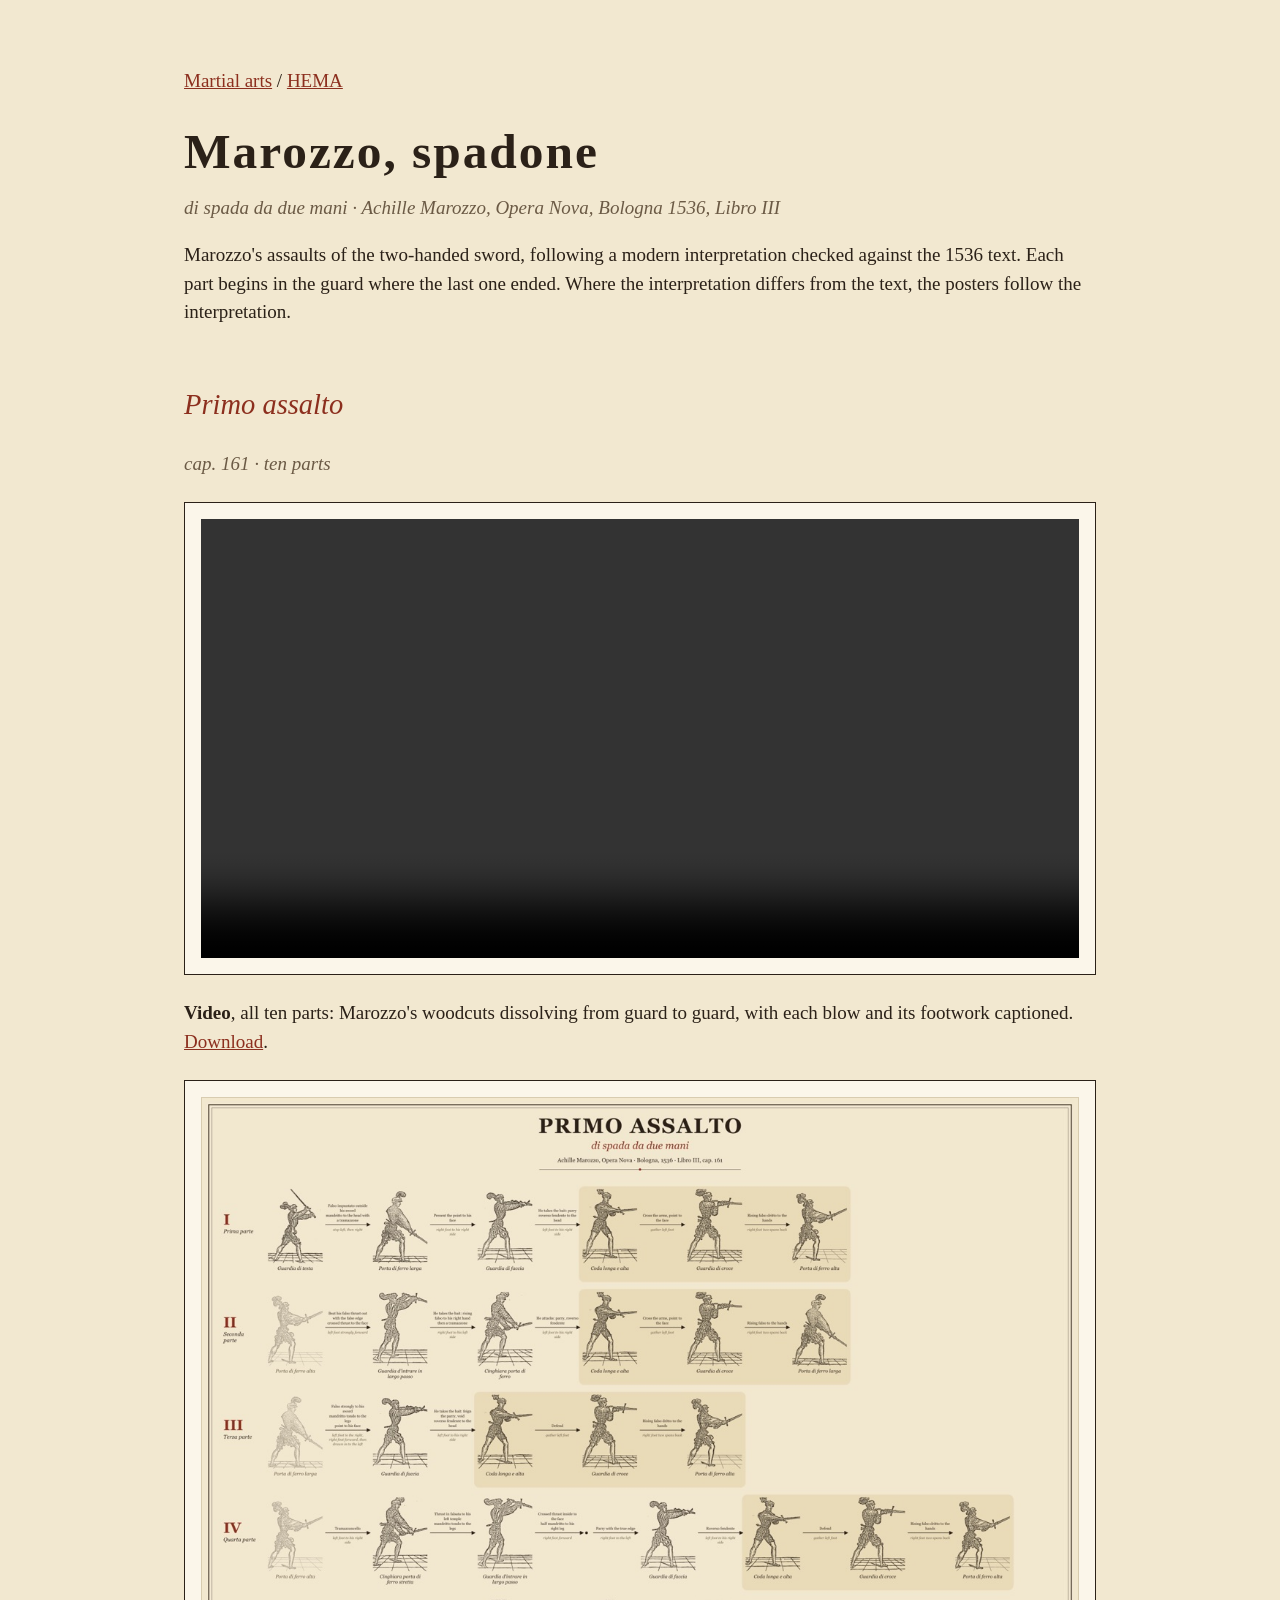
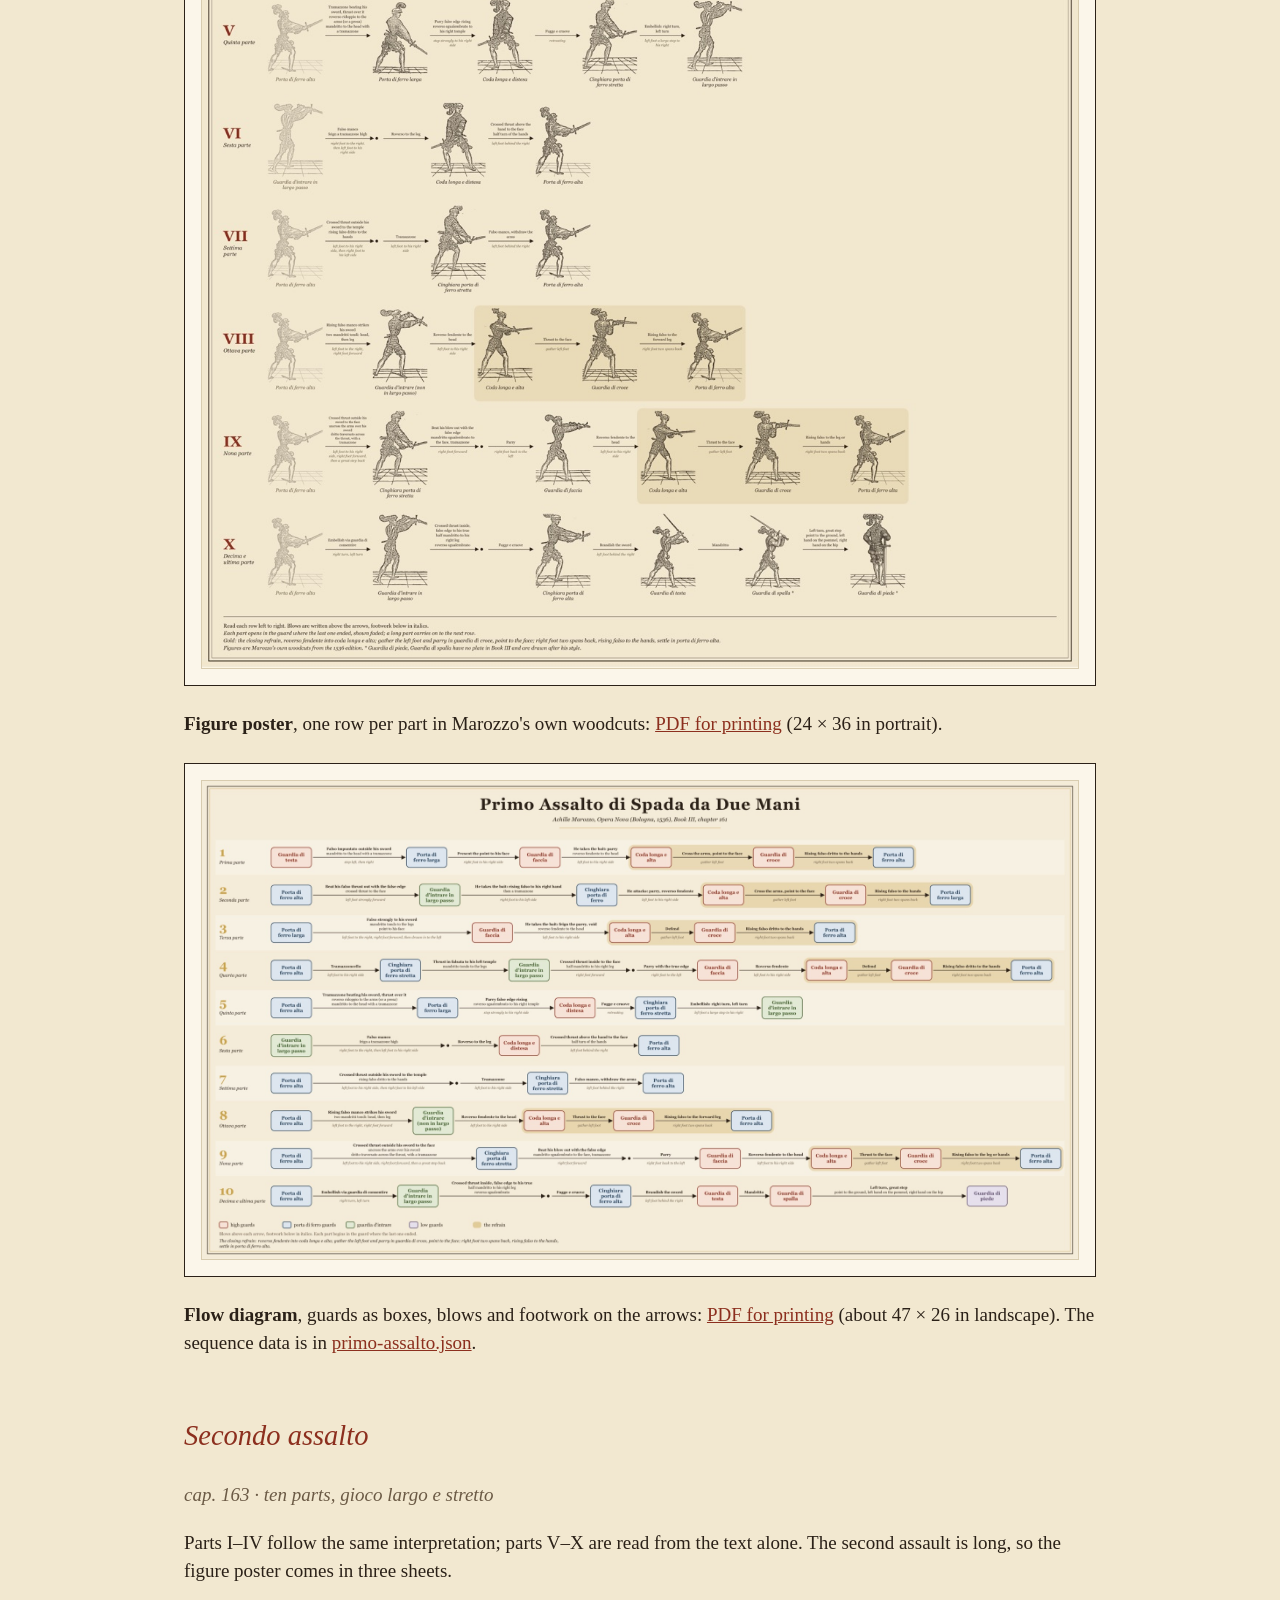
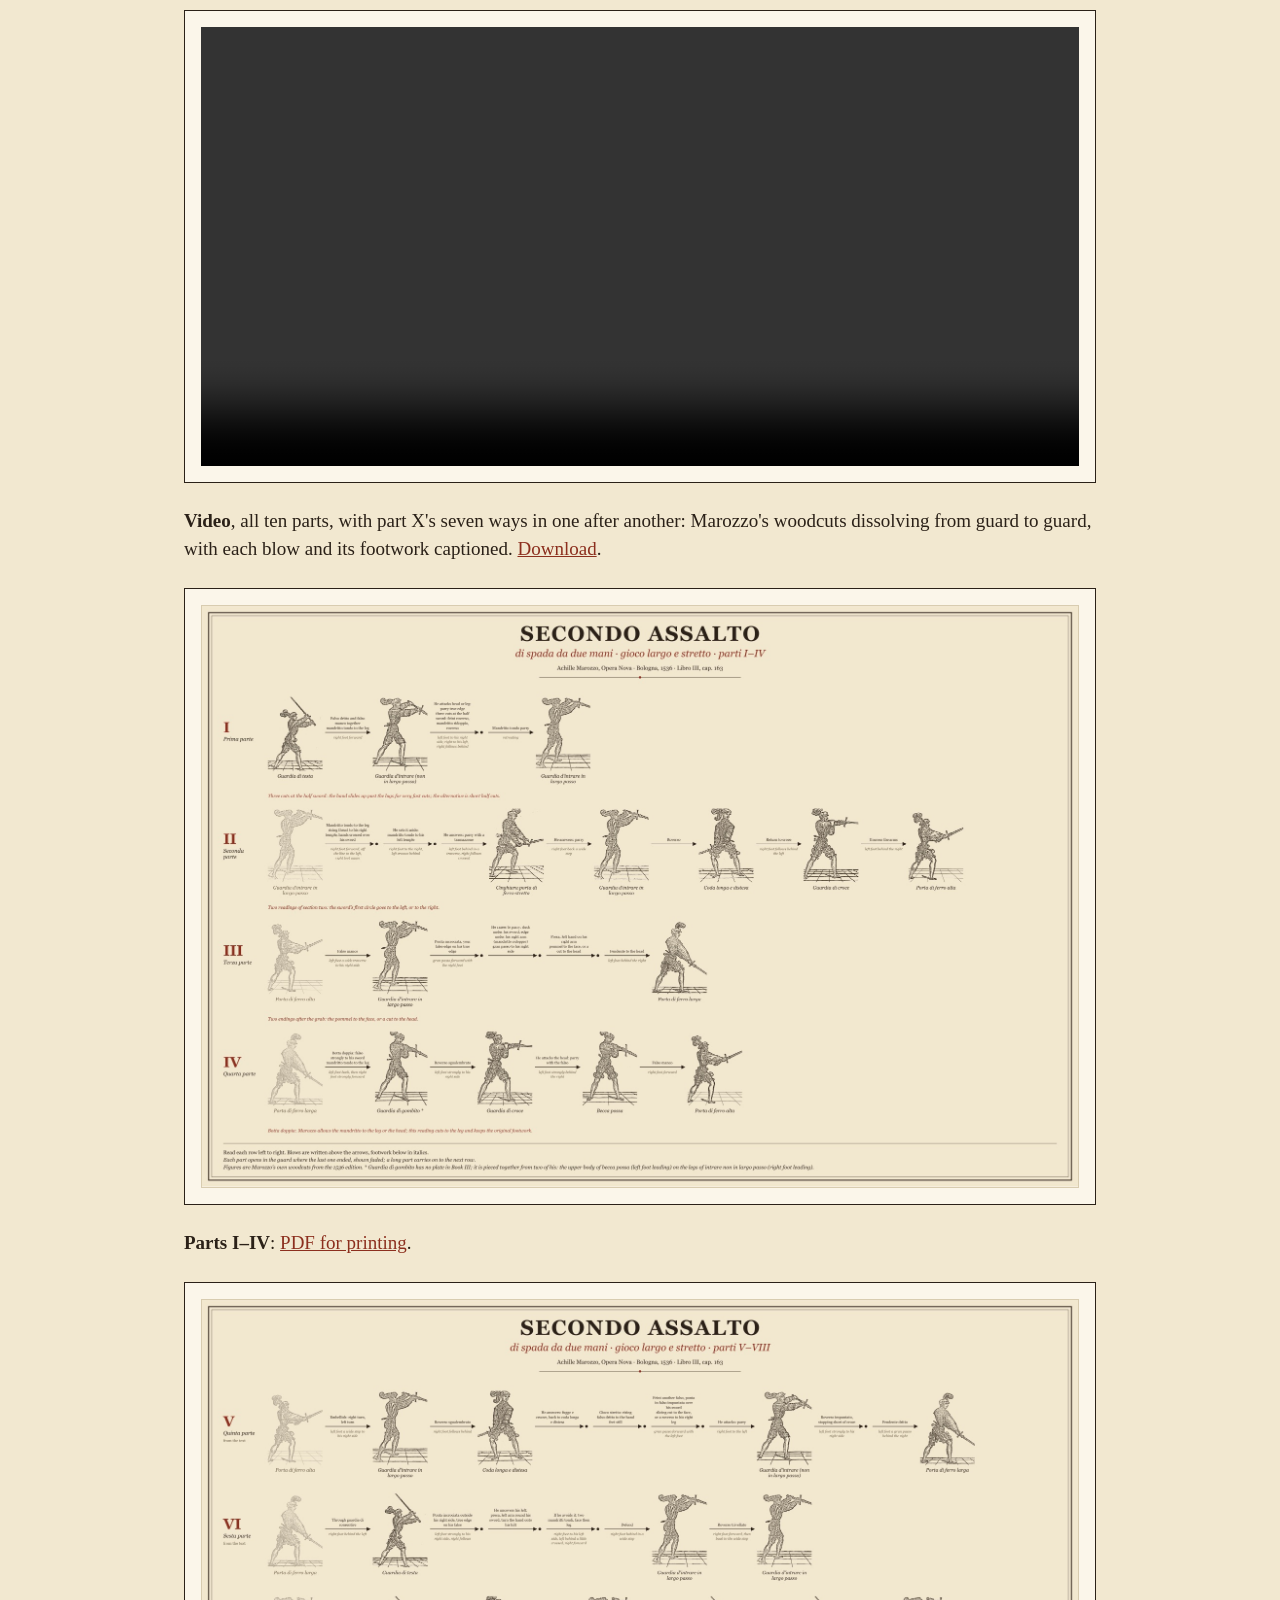
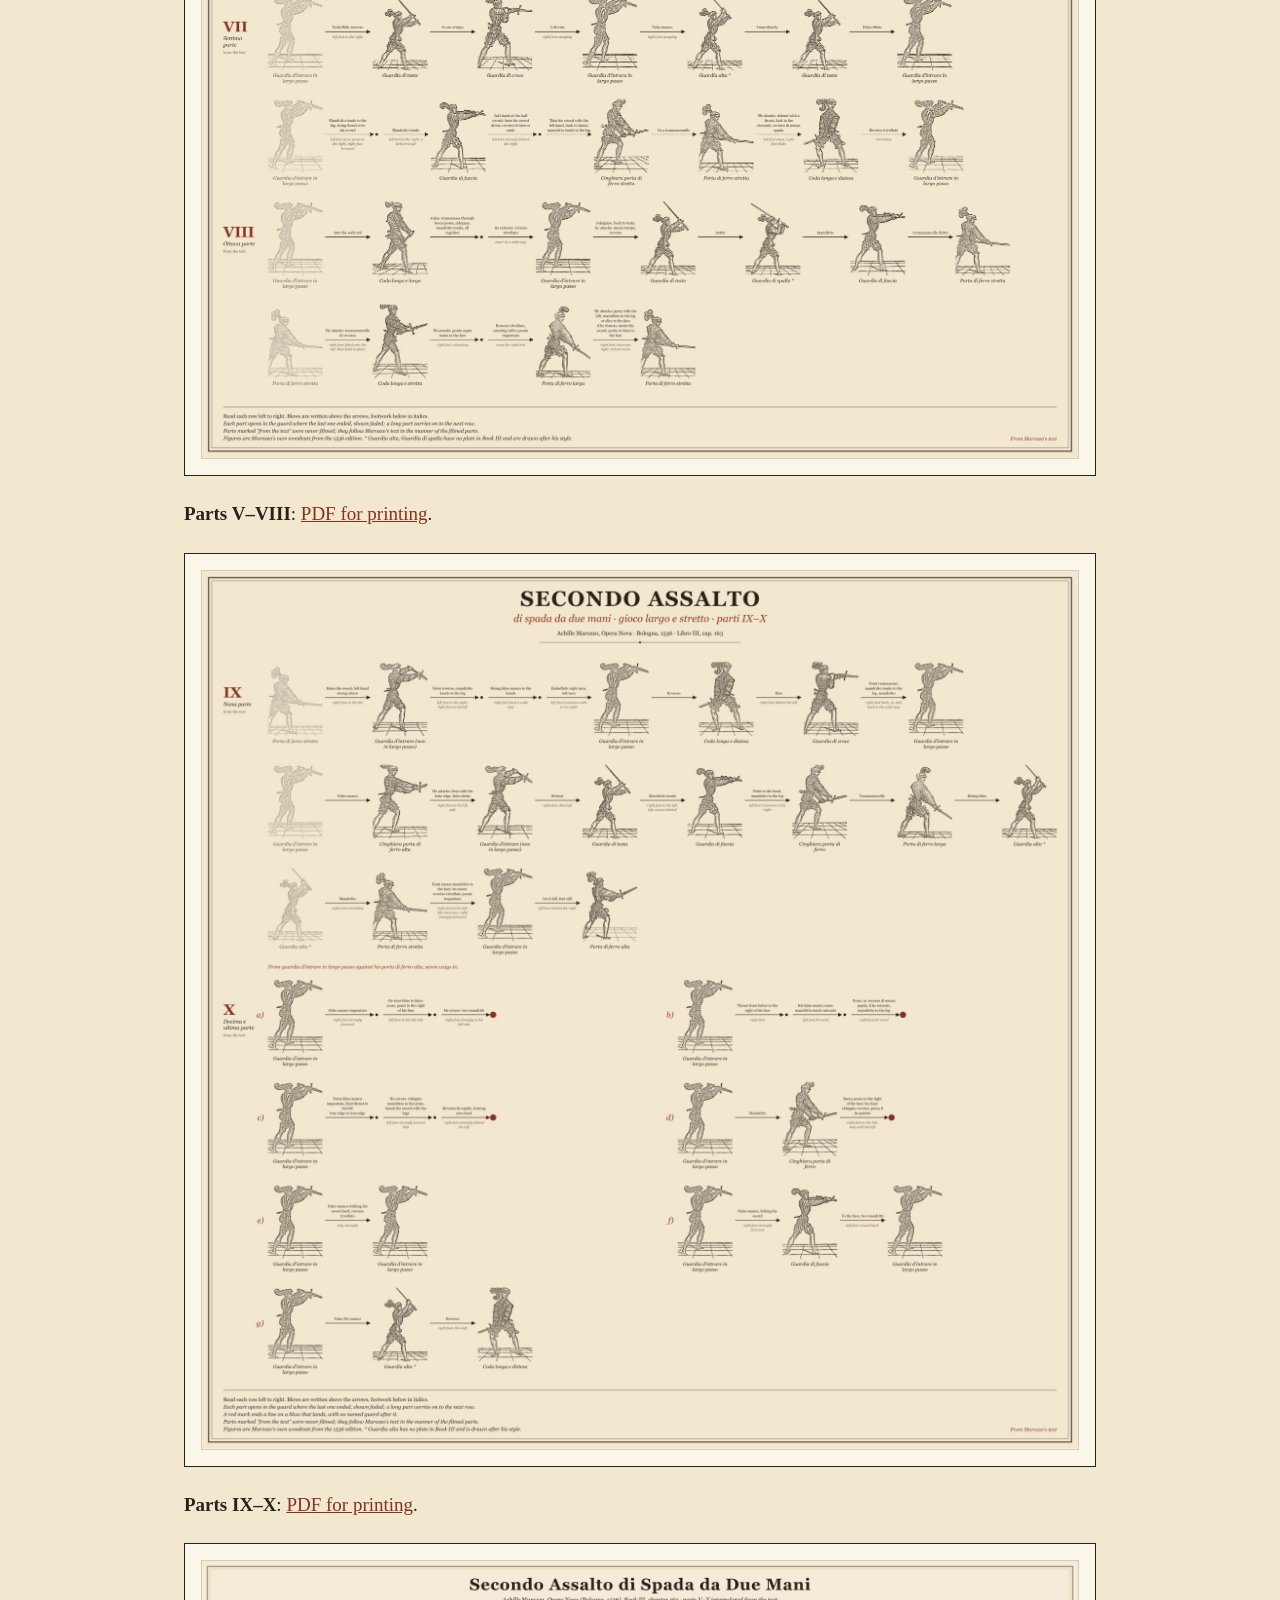
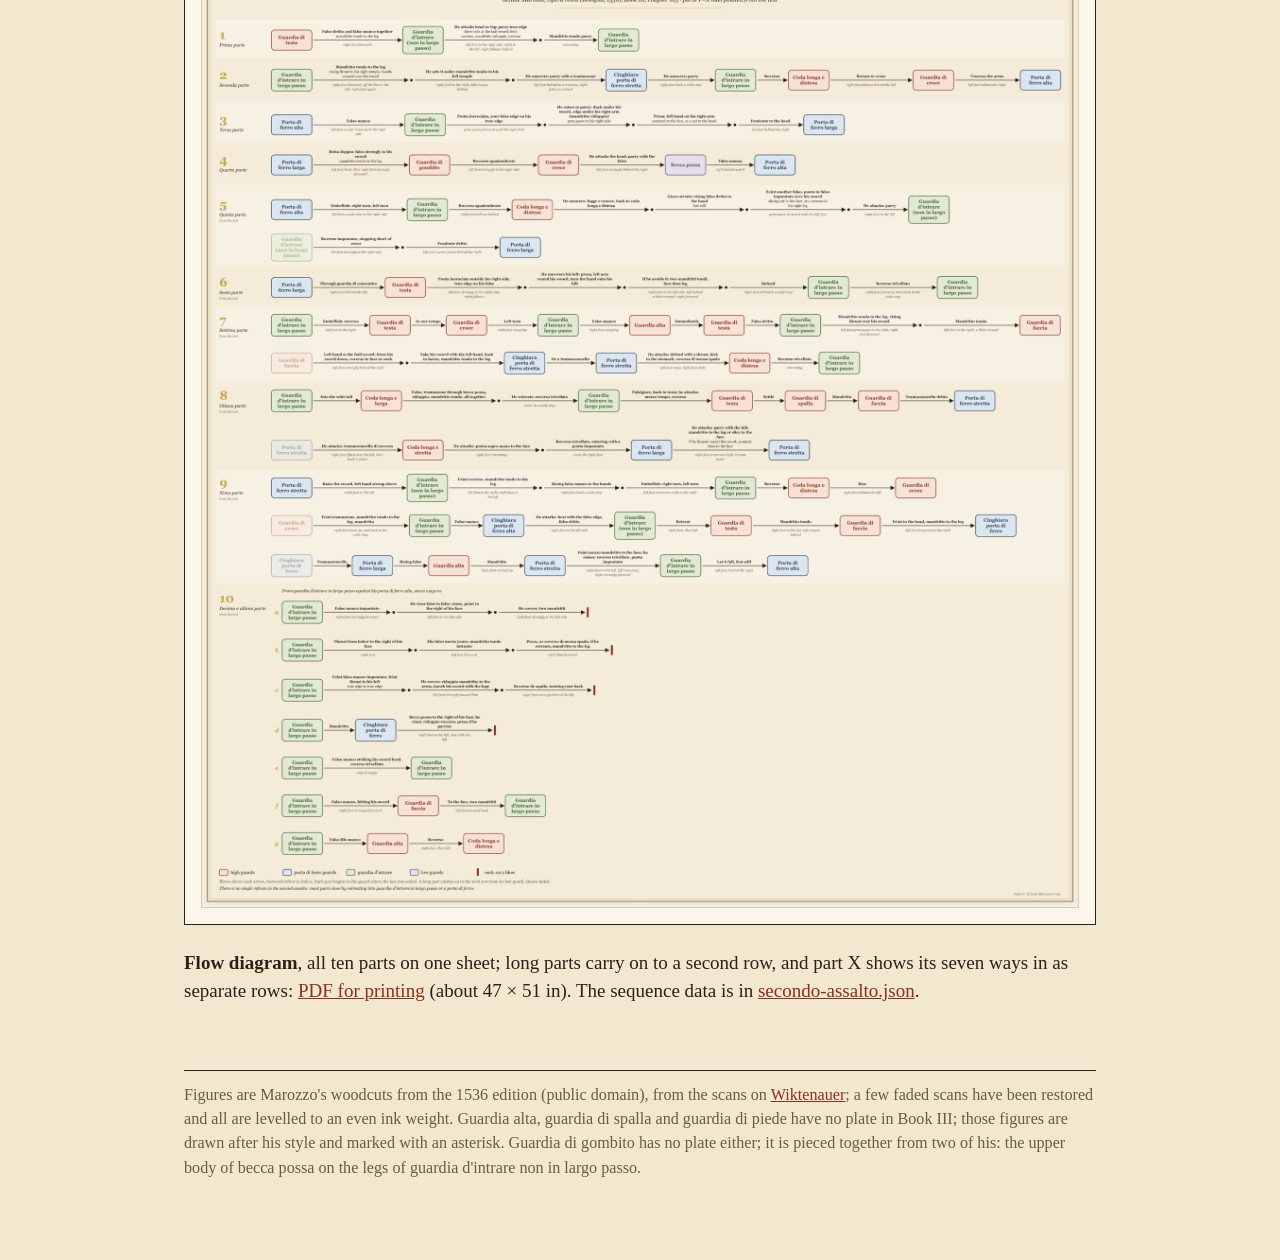
==== hema/marozzo-spadone/index.html @ e31ca0f4 "Martial arts site: Marozzo spadone posters and videos Co-authored-by: Cursor <cursoragent@cursor.com" ====
<!doctype html>
<html lang="en"><head><meta charset="utf-8"><meta name="viewport" content="width=device-width,initial-scale=1">
<title>Marozzo, spadone: primo e secondo assalto</title><link rel="stylesheet" href="../../style.css"></head>
<body><main>
<p><a href="../../">Martial arts</a> / <a href="../">HEMA</a></p>
<h1>Marozzo, spadone</h1>
<p class="sub">di spada da due mani · Achille Marozzo, <i>Opera Nova</i>, Bologna 1536, Libro III</p>
<p>Marozzo's assaults of the two-handed sword, following a modern interpretation checked against
the 1536 text. Each part begins in the guard where the last one ended. Where the interpretation
differs from the text, the posters follow the interpretation.</p>

<h2 id="primo">Primo assalto</h2>
<p class="sub">cap. 161 · ten parts</p>

<div class="card"><video src="primo-assalto.mp4" controls preload="metadata" style="width:100%;display:block"></video></div>
<p class="links"><b>Video</b>, all ten parts: Marozzo's woodcuts dissolving from guard to guard, with each blow and its
footwork captioned. <a href="primo-assalto.mp4">Download</a>.</p>

<a class="card" href="primo-assalto-figures.pdf">
<img src="primo-assalto-figures.jpg" alt="Poster: the first assault as a sequence of Marozzo's woodcut figures">
</a>
<p class="links"><b>Figure poster</b>, one row per part in Marozzo's own woodcuts:
<a href="primo-assalto-figures.pdf">PDF for printing</a> (24 × 36 in portrait).</p>

<a class="card" href="primo-assalto-flow.pdf">
<img src="primo-assalto-flow.jpg" alt="Poster: the first assault as a flow diagram of guards and blows">
</a>
<p class="links"><b>Flow diagram</b>, guards as boxes, blows and footwork on the arrows:
<a href="primo-assalto-flow.pdf">PDF for printing</a> (about 47 × 26 in landscape).
The sequence data is in <a href="primo-assalto.json">primo-assalto.json</a>.</p>

<h2 id="secondo">Secondo assalto</h2>
<p class="sub">cap. 163 · ten parts, gioco largo e stretto</p>
<p>Parts I–IV follow the same interpretation; parts V–X are read from the text alone. The second assault
is long, so the figure poster comes in three sheets.</p>

<div class="card"><video src="secondo-assalto.mp4" controls preload="metadata" style="width:100%;display:block"></video></div>
<p class="links"><b>Video</b>, all ten parts, with part X's seven ways in one after another: Marozzo's woodcuts dissolving from guard to guard, with each blow and its
footwork captioned. <a href="secondo-assalto.mp4">Download</a>.</p>

<a class="card" href="secondo-assalto-figures-I-IV.pdf">
<img src="secondo-assalto-figures-I-IV.jpg" alt="Poster: the second assault, parts I to IV, in Marozzo's woodcut figures">
</a>
<p class="links"><b>Parts I–IV</b>: <a href="secondo-assalto-figures-I-IV.pdf">PDF for printing</a>.</p>

<a class="card" href="secondo-assalto-figures-V-VIII.pdf">
<img src="secondo-assalto-figures-V-VIII.jpg" alt="Poster: the second assault, parts V to VIII, in Marozzo's woodcut figures">
</a>
<p class="links"><b>Parts V–VIII</b>: <a href="secondo-assalto-figures-V-VIII.pdf">PDF for printing</a>.</p>

<a class="card" href="secondo-assalto-figures-IX-X.pdf">
<img src="secondo-assalto-figures-IX-X.jpg" alt="Poster: the second assault, parts IX and X, in Marozzo's woodcut figures">
</a>
<p class="links"><b>Parts IX–X</b>: <a href="secondo-assalto-figures-IX-X.pdf">PDF for printing</a>.</p>

<a class="card" href="secondo-assalto-flow.pdf">
<img src="secondo-assalto-flow.jpg" alt="Poster: the second assault as a flow diagram of guards and blows">
</a>
<p class="links"><b>Flow diagram</b>, all ten parts on one sheet; long parts carry on to a second row,
and part X shows its seven ways in as separate rows:
<a href="secondo-assalto-flow.pdf">PDF for printing</a> (about 47 × 51 in).
The sequence data is in <a href="secondo-assalto.json">secondo-assalto.json</a>.</p>

<footer>
Figures are Marozzo's woodcuts from the 1536 edition (public domain), from the scans on
<a href="https://wiktenauer.com/wiki/Achille_Marozzo">Wiktenauer</a>; a few faded scans have been
restored and all are levelled to an even ink weight. Guardia alta, guardia di spalla and guardia di piede
have no plate in Book III; those figures are drawn after his style and marked with an asterisk.
Guardia di gombito has no plate either; it is pieced together from two of his: the upper body of
becca possa on the legs of guardia d'intrare non in largo passo.
</footer>
</main></body></html>
---- style.css ----
:root { --ink:#2b2118; --paper:#f2e8d0; --red:#8c2f1e; --muted:#6b5a45; }
* { box-sizing: border-box; }
body { margin:0; background:var(--paper); color:var(--ink);
  font-family: "EB Garamond", Garamond, Georgia, serif; font-size:19px; line-height:1.5; }
main { max-width: 960px; margin: 0 auto; padding: 48px 24px 80px; }
h1 { font-size: 2.6em; letter-spacing: .04em; margin: 0 0 .1em; }
h2 { color: var(--red); font-style: italic; font-weight: normal; margin-top: 2em; }
a { color: var(--red); }
.sub { color: var(--muted); font-style: italic; margin-top: 0; }
.card { display:block; border:1px solid var(--ink); padding:16px; margin:24px 0; background:#fbf6ea; }
.card img { width:100%; display:block; border:1px solid #d8ccb0; }
.links { margin-top: .6em; }
footer { margin-top: 64px; color: var(--muted); font-size: .85em; border-top:1px solid var(--ink); padding-top: 12px; }
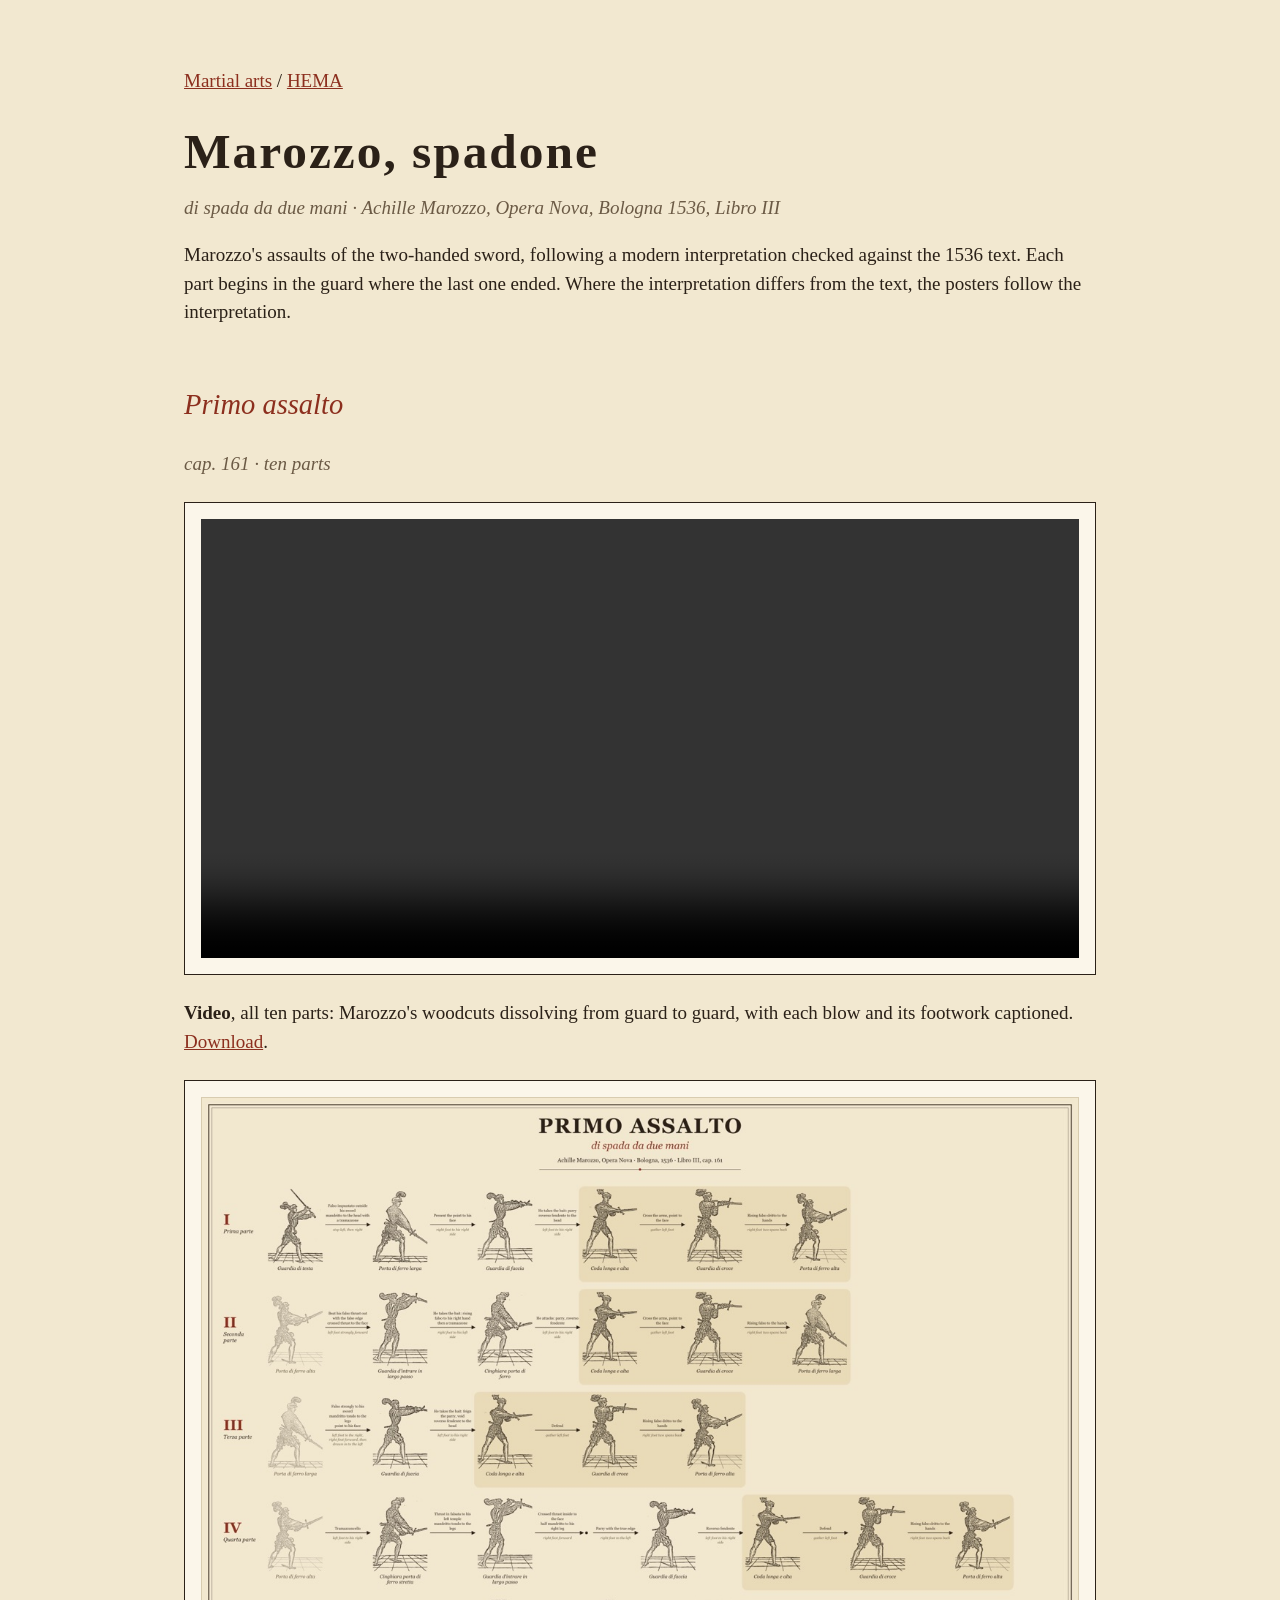
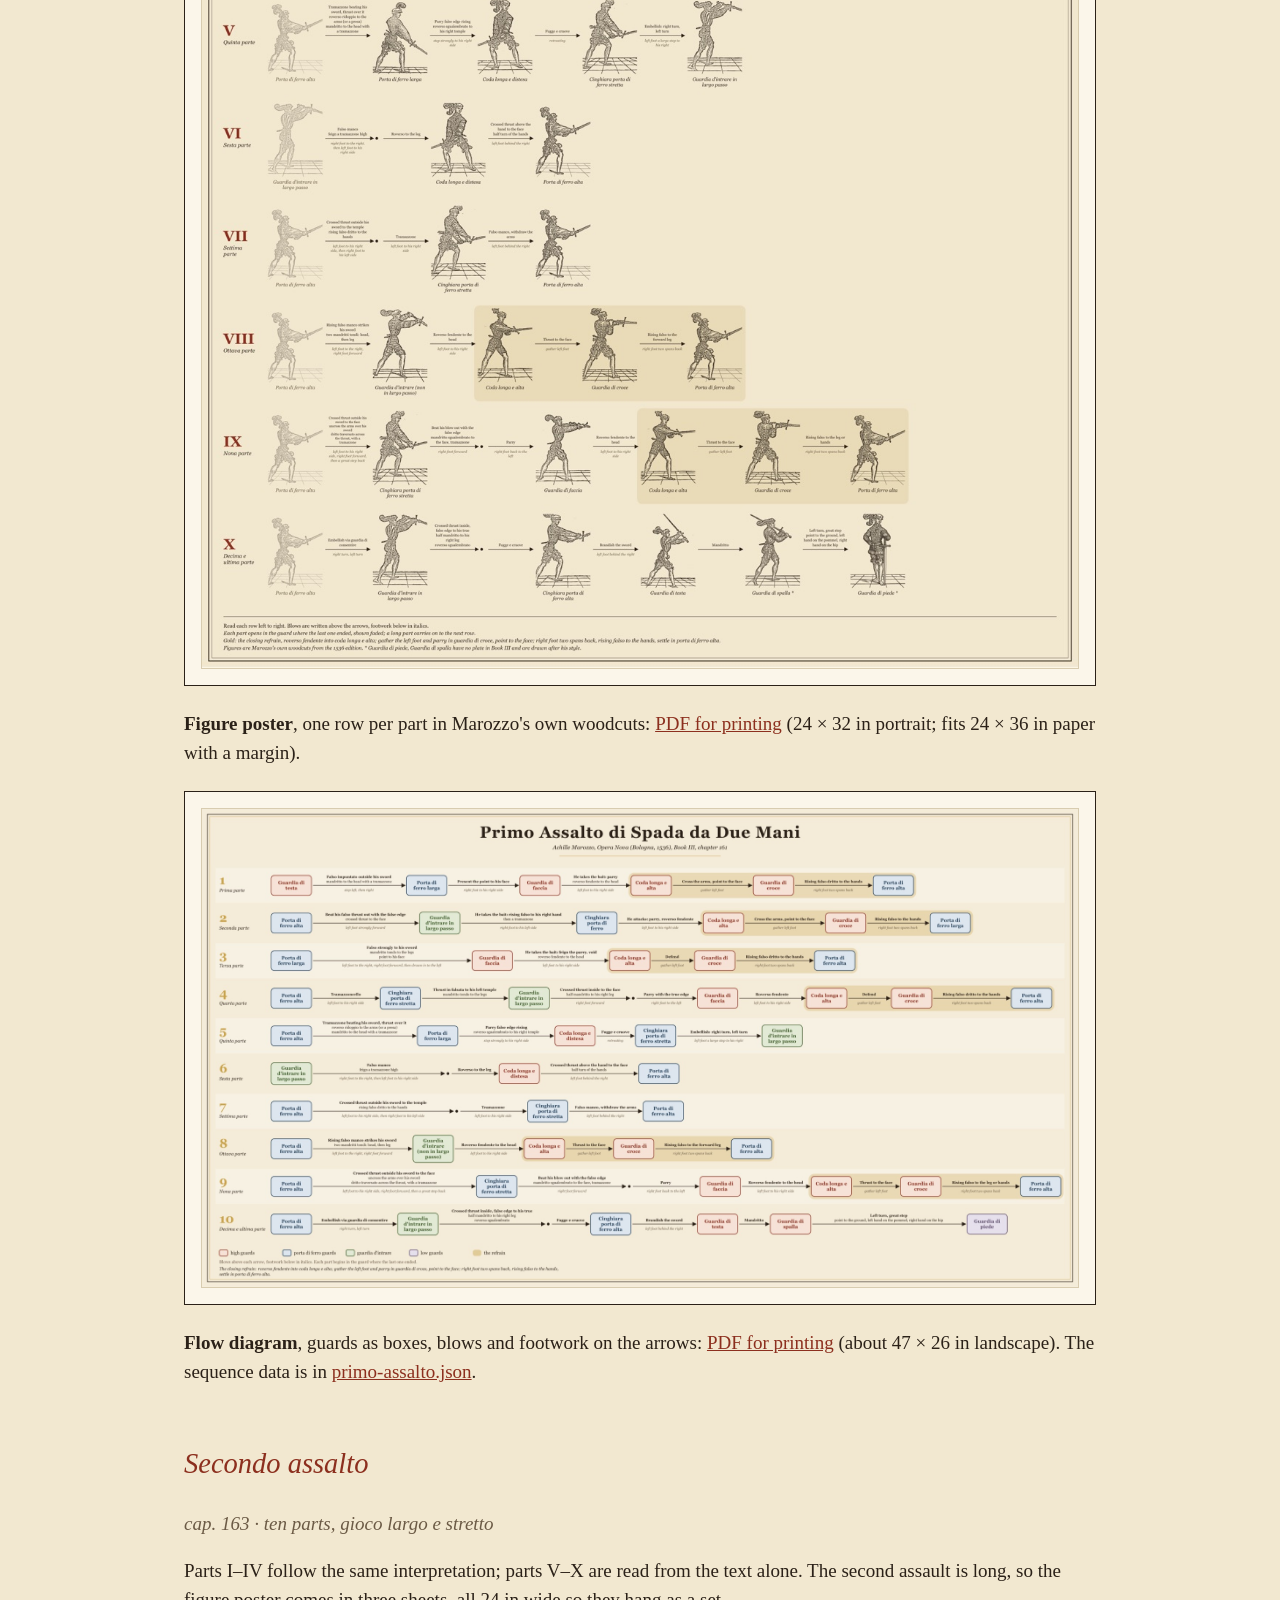
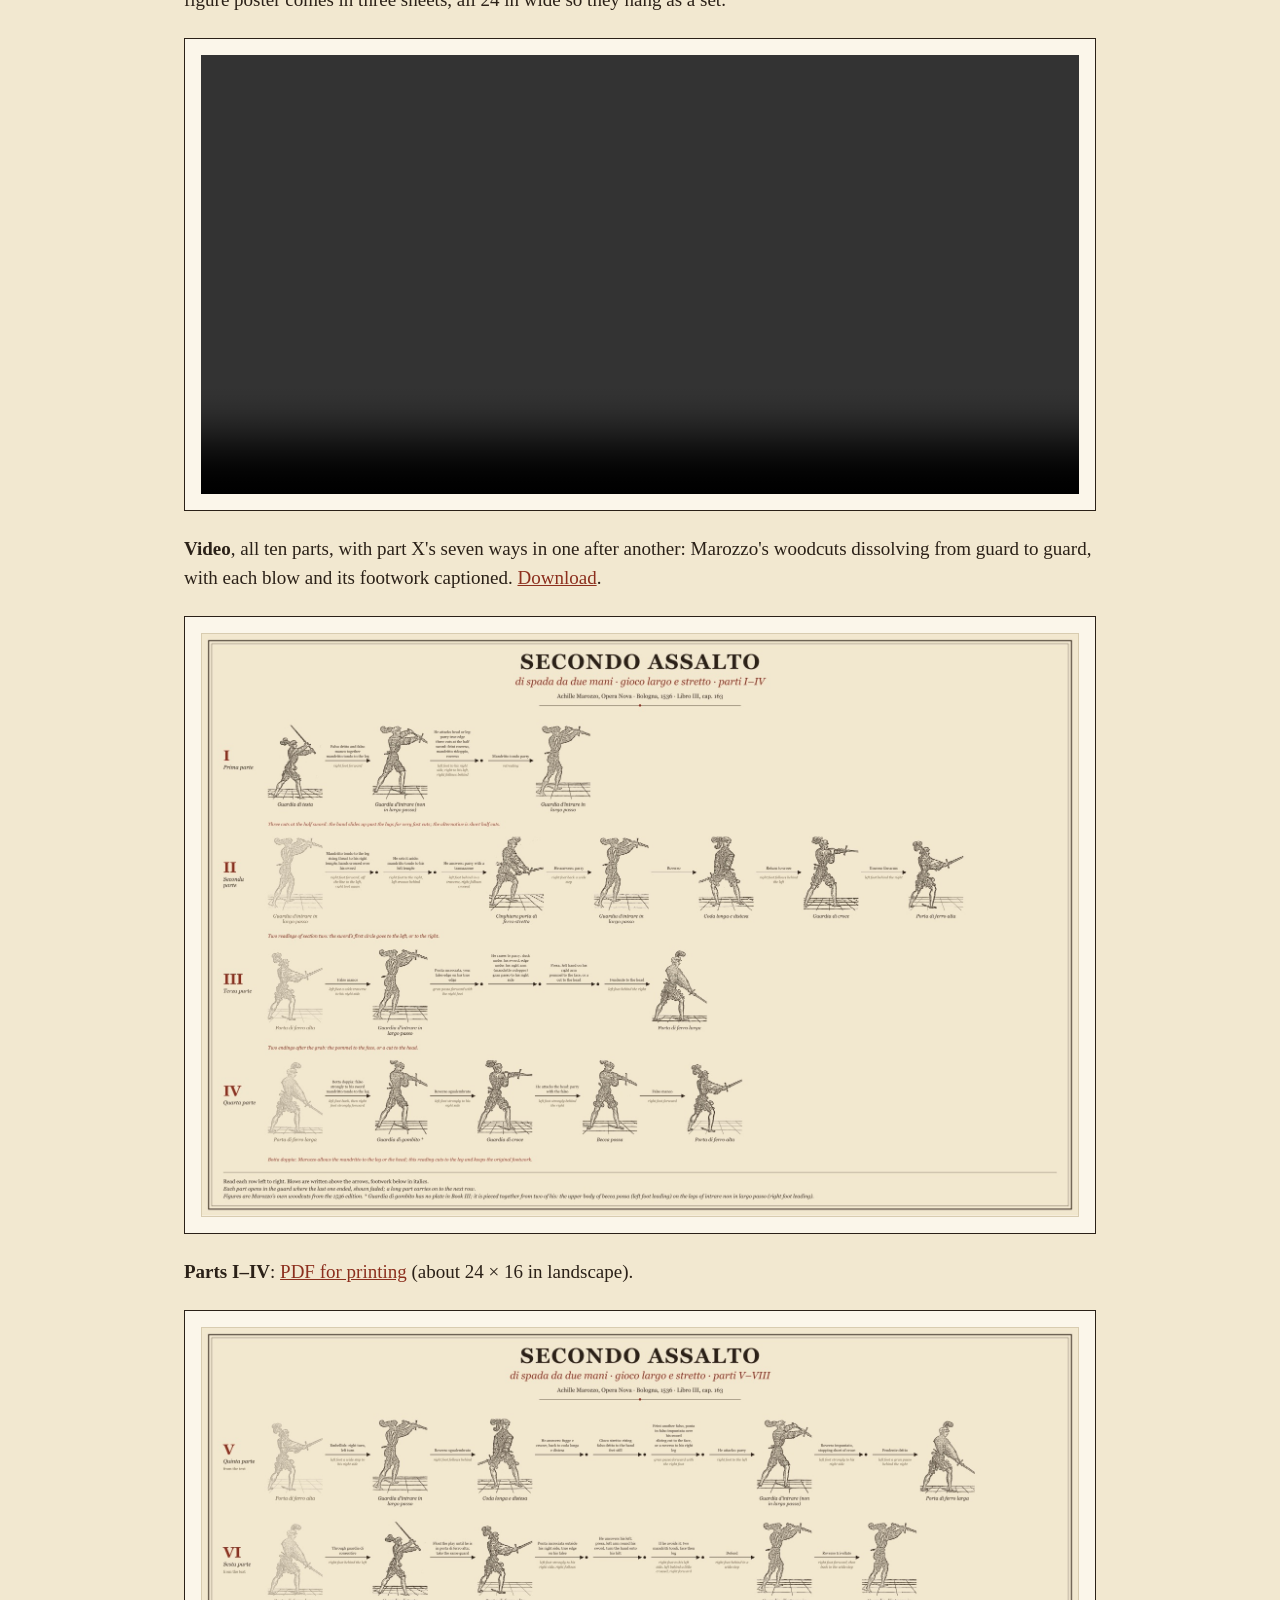
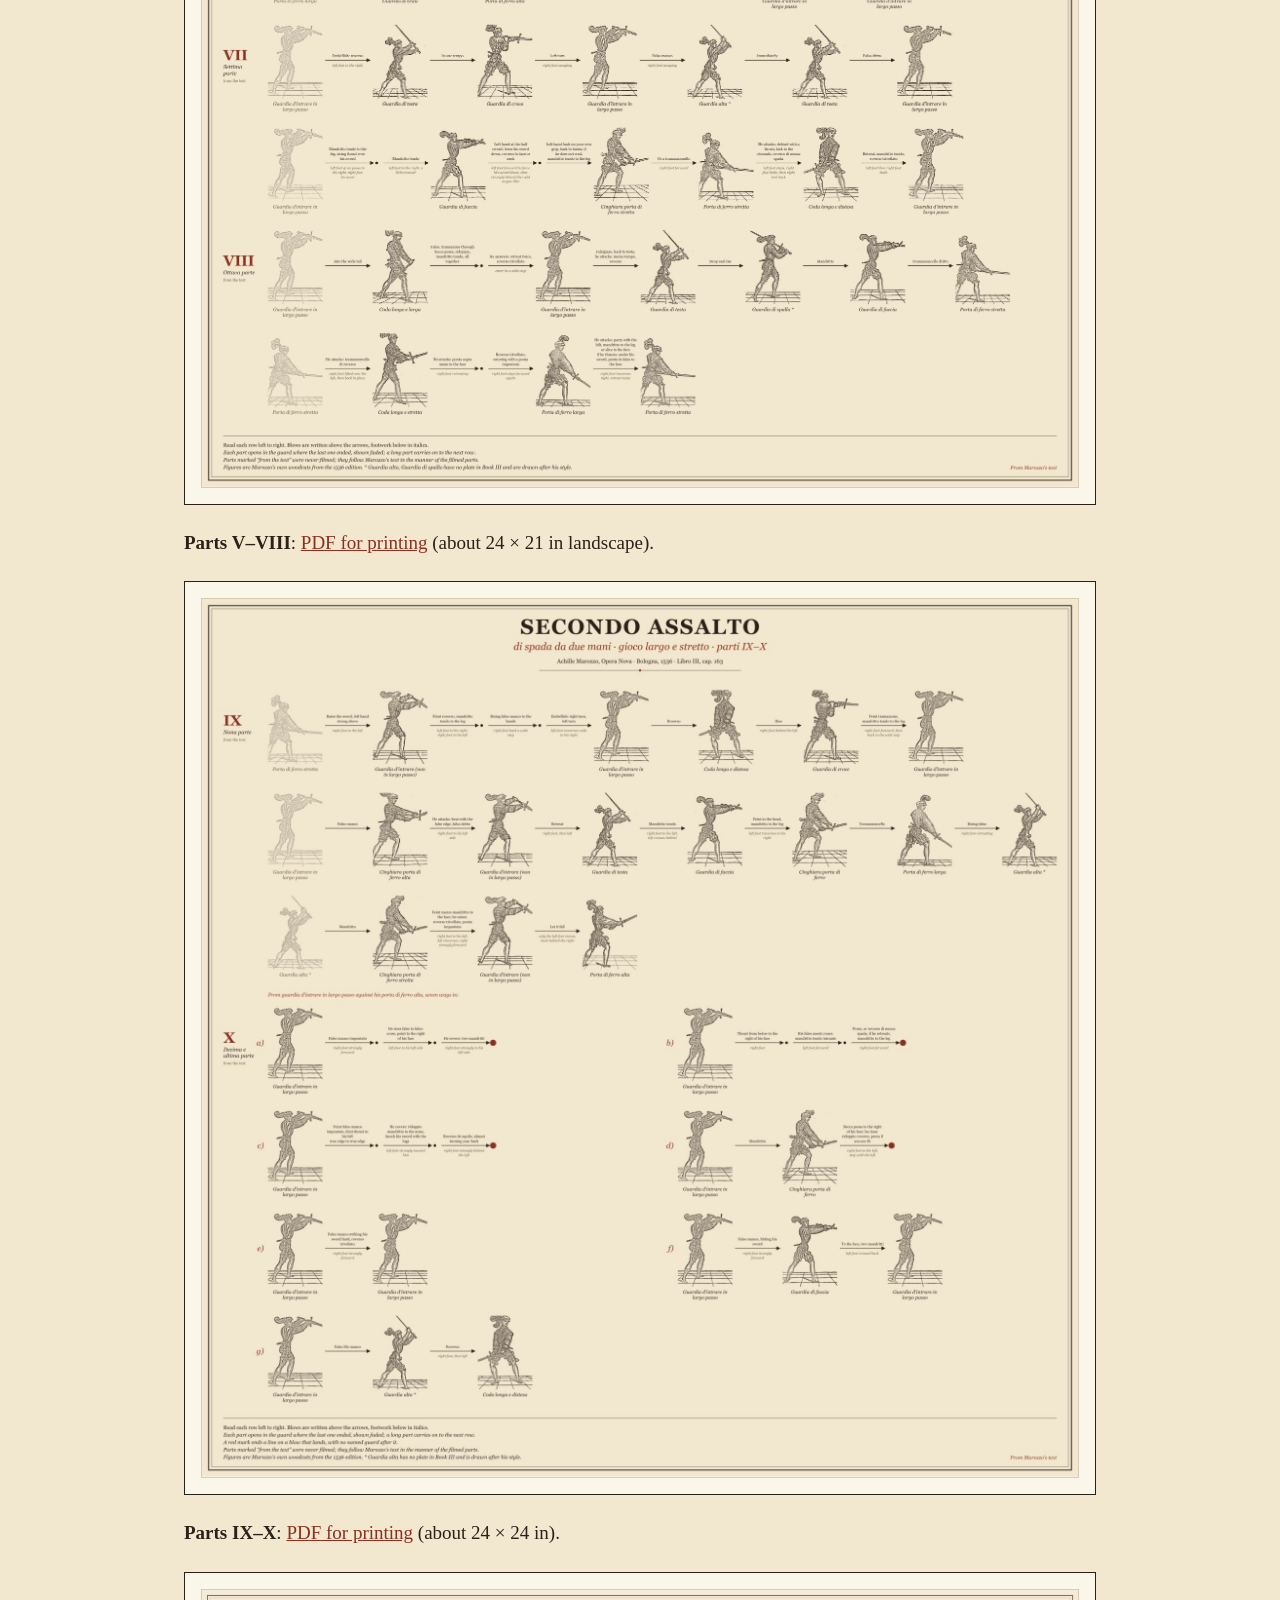
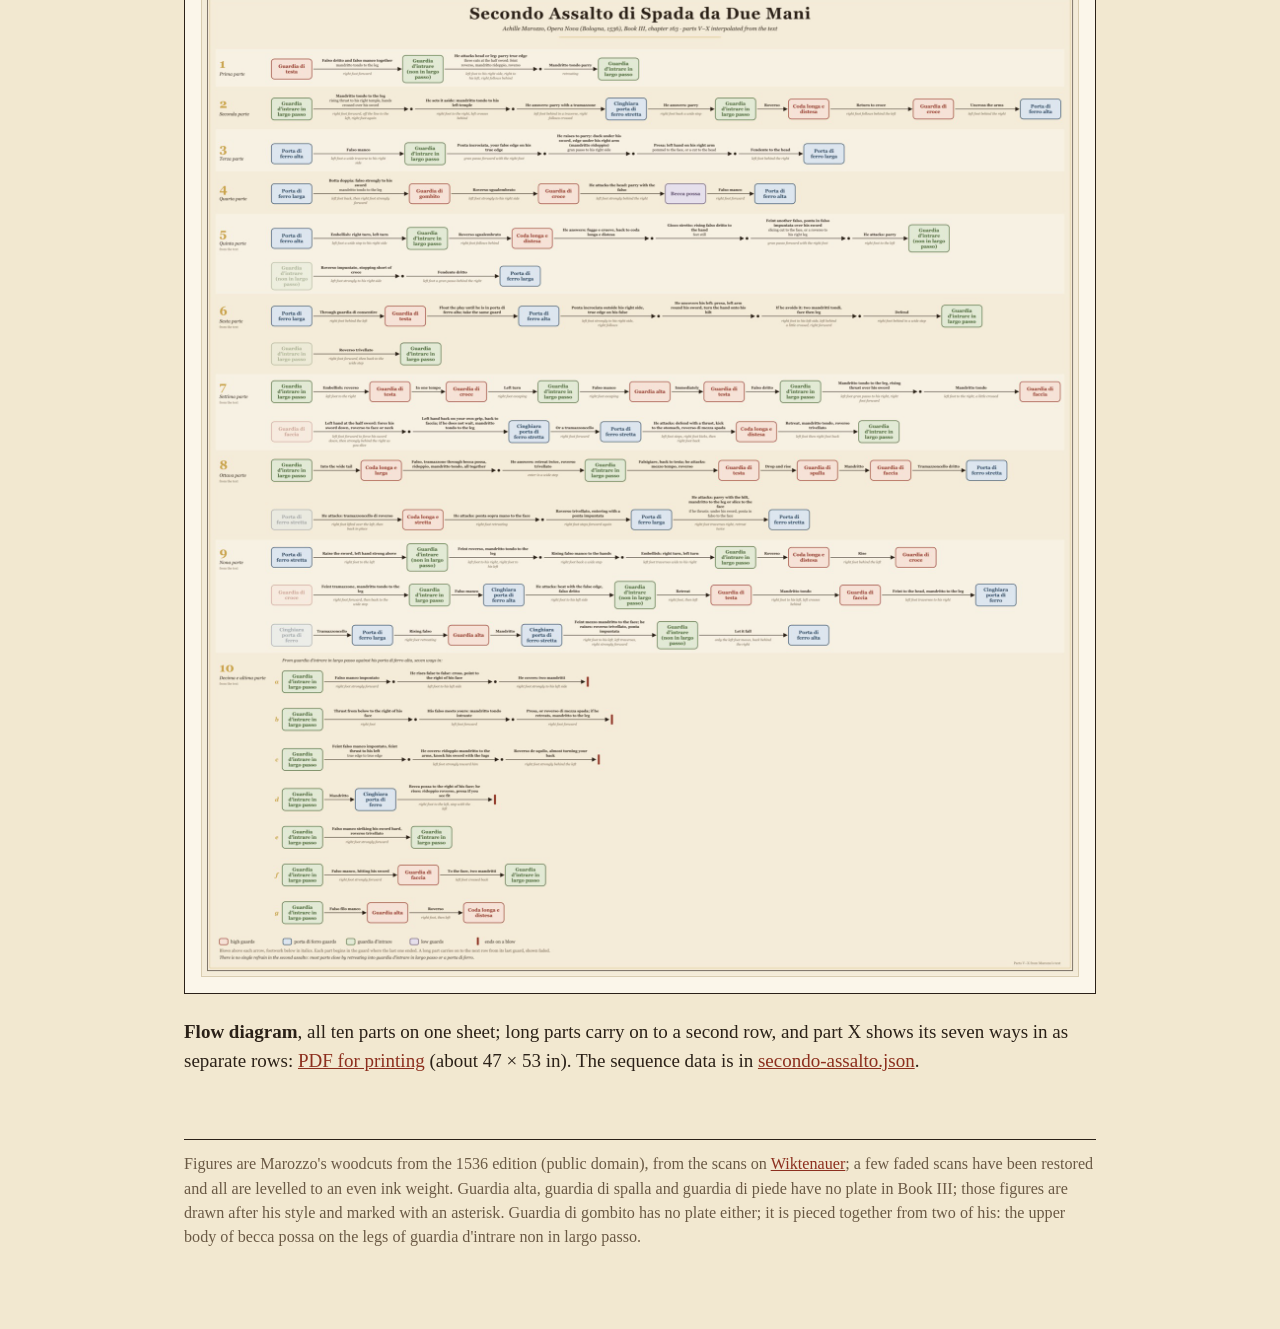
==== commit 580f9c68: "Marozzo spadone: new spalla figure, hip-aligned videos, second assalto text fixes, print sizes" ====
--- a/hema/marozzo-spadone/index.html
+++ b/hema/marozzo-spadone/index.html
@@ -20,7 +20,7 @@
 <img src="primo-assalto-figures.jpg" alt="Poster: the first assault as a sequence of Marozzo's woodcut figures">
 </a>
 <p class="links"><b>Figure poster</b>, one row per part in Marozzo's own woodcuts:
-<a href="primo-assalto-figures.pdf">PDF for printing</a> (24 × 36 in portrait).</p>
+<a href="primo-assalto-figures.pdf">PDF for printing</a> (24 × 32 in portrait; fits 24 × 36 in paper with a margin).</p>
 
 <a class="card" href="primo-assalto-flow.pdf">
 <img src="primo-assalto-flow.jpg" alt="Poster: the first assault as a flow diagram of guards and blows">
@@ -32,7 +32,7 @@
 <h2 id="secondo">Secondo assalto</h2>
 <p class="sub">cap. 163 · ten parts, gioco largo e stretto</p>
 <p>Parts I–IV follow the same interpretation; parts V–X are read from the text alone. The second assault
-is long, so the figure poster comes in three sheets.</p>
+is long, so the figure poster comes in three sheets, all 24 in wide so they hang as a set.</p>
 
 <div class="card"><video src="secondo-assalto.mp4" controls preload="metadata" style="width:100%;display:block"></video></div>
 <p class="links"><b>Video</b>, all ten parts, with part X's seven ways in one after another: Marozzo's woodcuts dissolving from guard to guard, with each blow and its
@@ -41,24 +41,24 @@
 <a class="card" href="secondo-assalto-figures-I-IV.pdf">
 <img src="secondo-assalto-figures-I-IV.jpg" alt="Poster: the second assault, parts I to IV, in Marozzo's woodcut figures">
 </a>
-<p class="links"><b>Parts I–IV</b>: <a href="secondo-assalto-figures-I-IV.pdf">PDF for printing</a>.</p>
+<p class="links"><b>Parts I–IV</b>: <a href="secondo-assalto-figures-I-IV.pdf">PDF for printing</a> (about 24 × 16 in landscape).</p>
 
 <a class="card" href="secondo-assalto-figures-V-VIII.pdf">
 <img src="secondo-assalto-figures-V-VIII.jpg" alt="Poster: the second assault, parts V to VIII, in Marozzo's woodcut figures">
 </a>
-<p class="links"><b>Parts V–VIII</b>: <a href="secondo-assalto-figures-V-VIII.pdf">PDF for printing</a>.</p>
+<p class="links"><b>Parts V–VIII</b>: <a href="secondo-assalto-figures-V-VIII.pdf">PDF for printing</a> (about 24 × 21 in landscape).</p>
 
 <a class="card" href="secondo-assalto-figures-IX-X.pdf">
 <img src="secondo-assalto-figures-IX-X.jpg" alt="Poster: the second assault, parts IX and X, in Marozzo's woodcut figures">
 </a>
-<p class="links"><b>Parts IX–X</b>: <a href="secondo-assalto-figures-IX-X.pdf">PDF for printing</a>.</p>
+<p class="links"><b>Parts IX–X</b>: <a href="secondo-assalto-figures-IX-X.pdf">PDF for printing</a> (about 24 × 24 in).</p>
 
 <a class="card" href="secondo-assalto-flow.pdf">
 <img src="secondo-assalto-flow.jpg" alt="Poster: the second assault as a flow diagram of guards and blows">
 </a>
 <p class="links"><b>Flow diagram</b>, all ten parts on one sheet; long parts carry on to a second row,
 and part X shows its seven ways in as separate rows:
-<a href="secondo-assalto-flow.pdf">PDF for printing</a> (about 47 × 51 in).
+<a href="secondo-assalto-flow.pdf">PDF for printing</a> (about 47 × 53 in).
 The sequence data is in <a href="secondo-assalto.json">secondo-assalto.json</a>.</p>
 
 <footer>
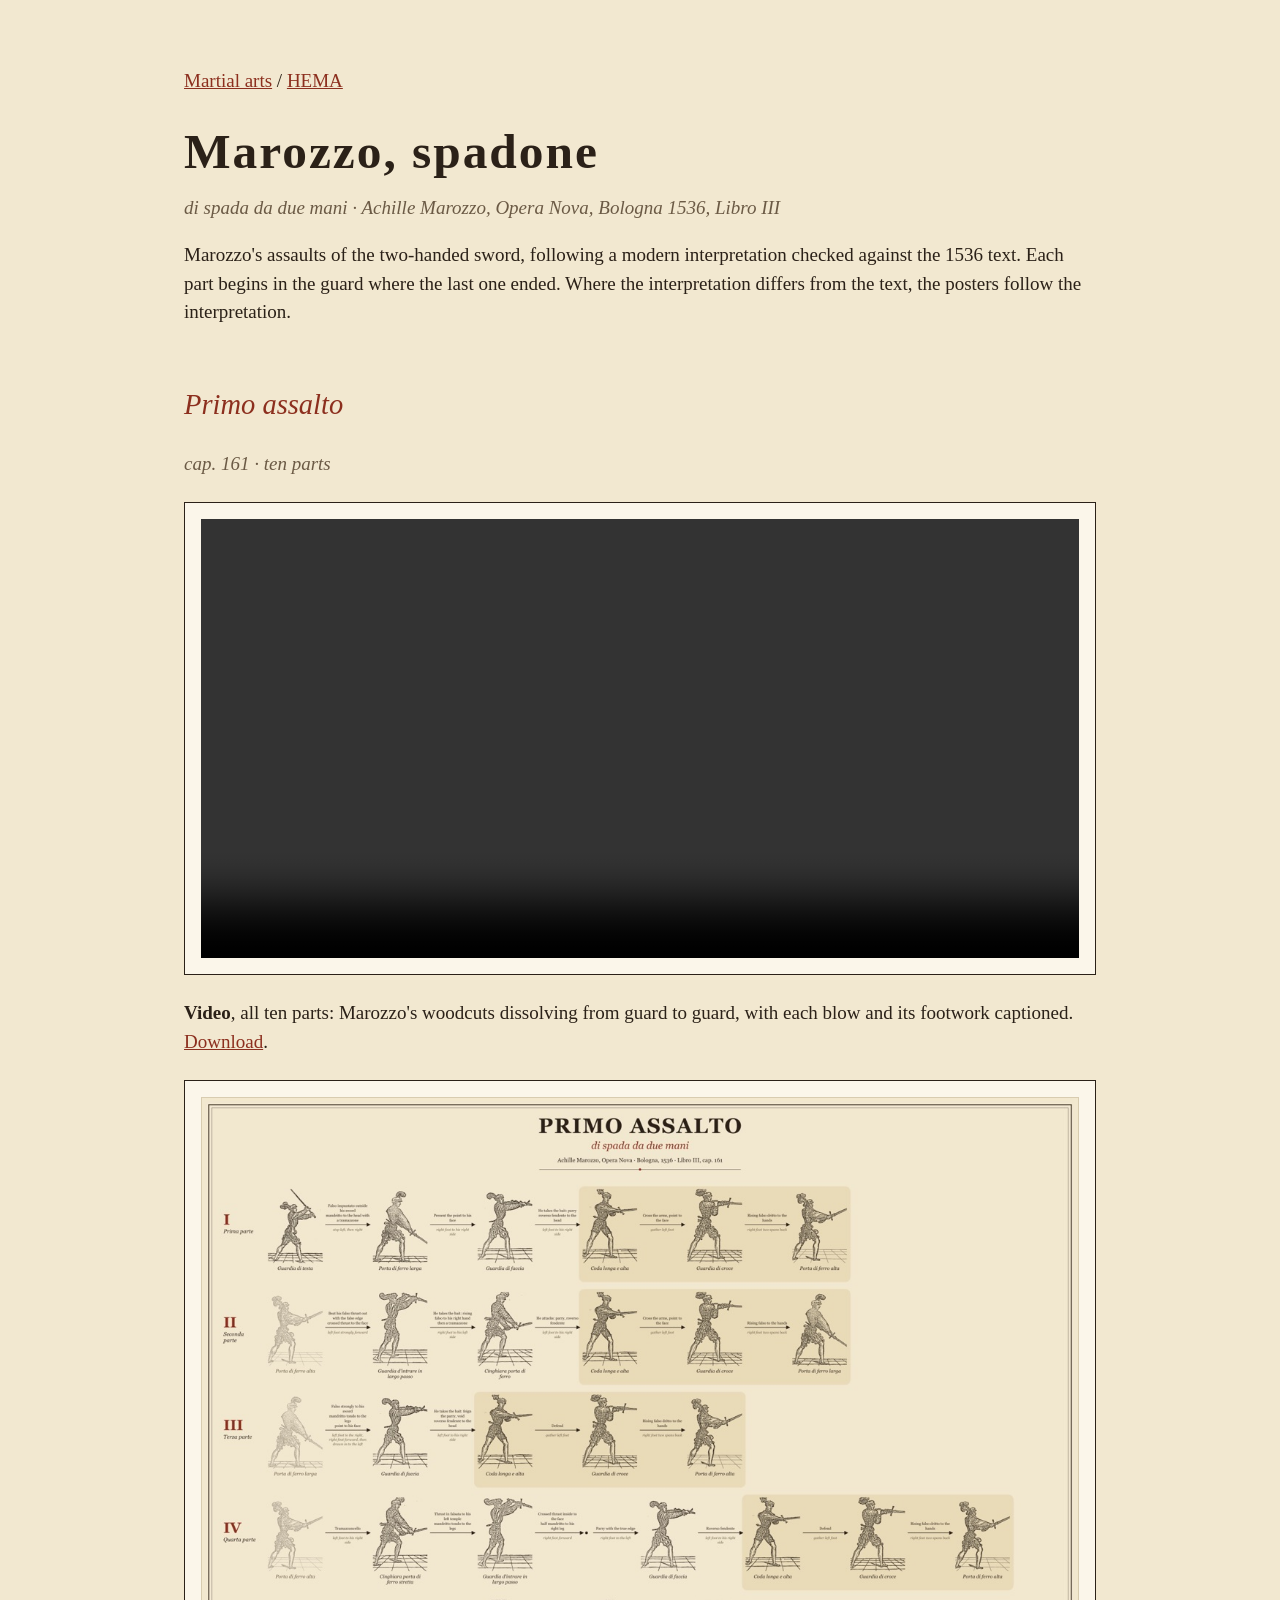
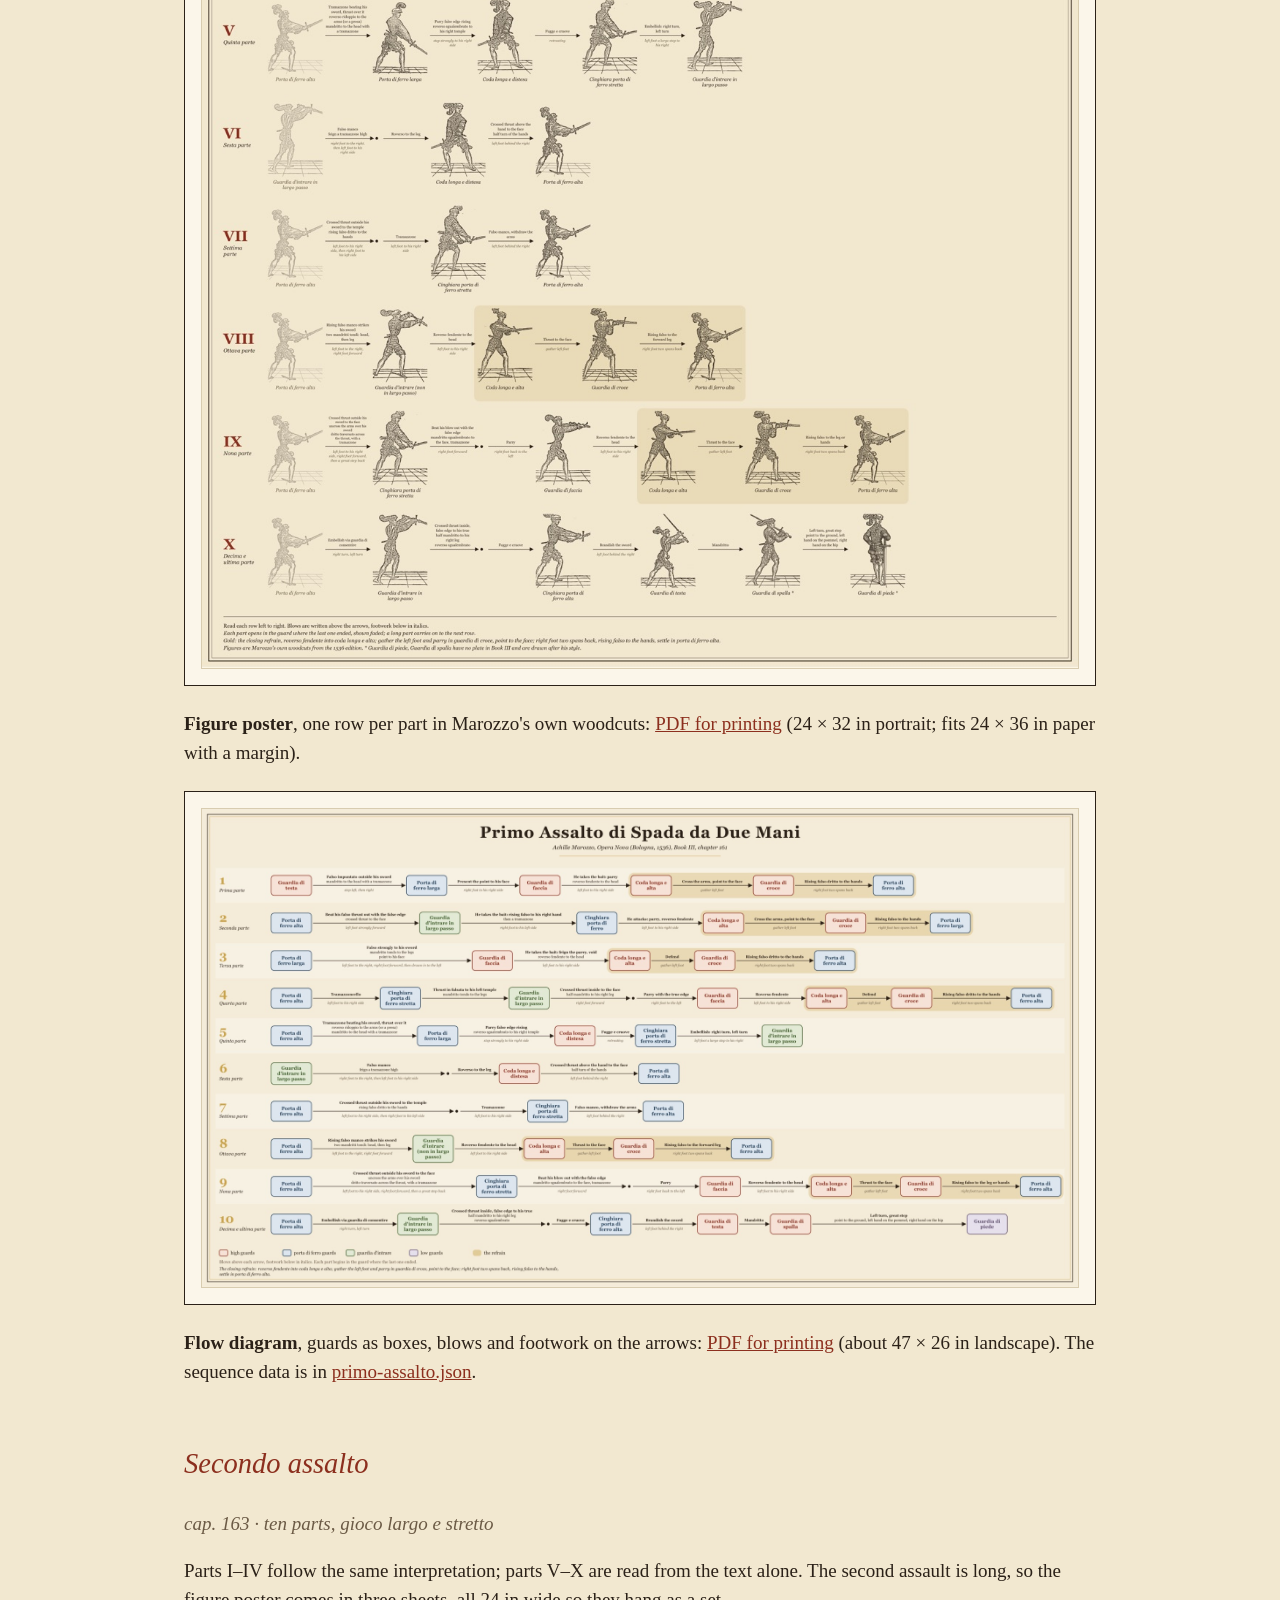
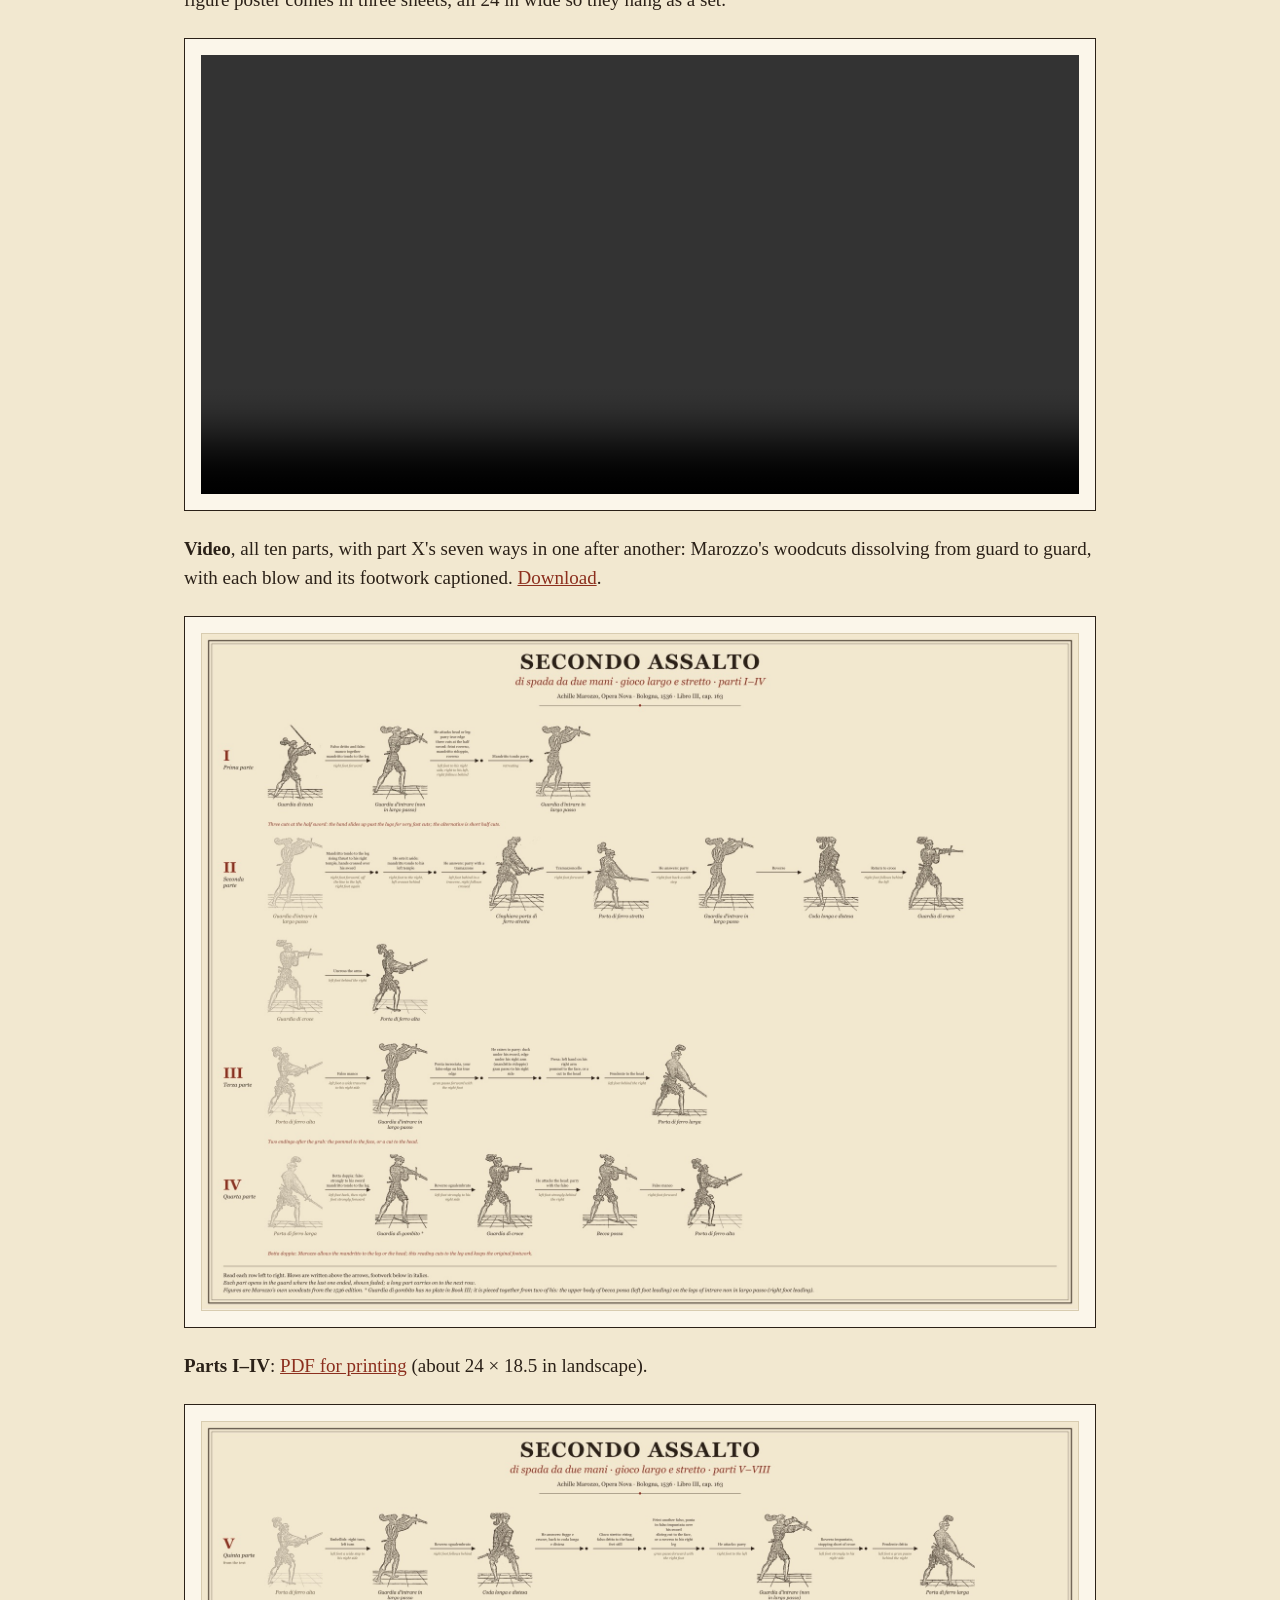
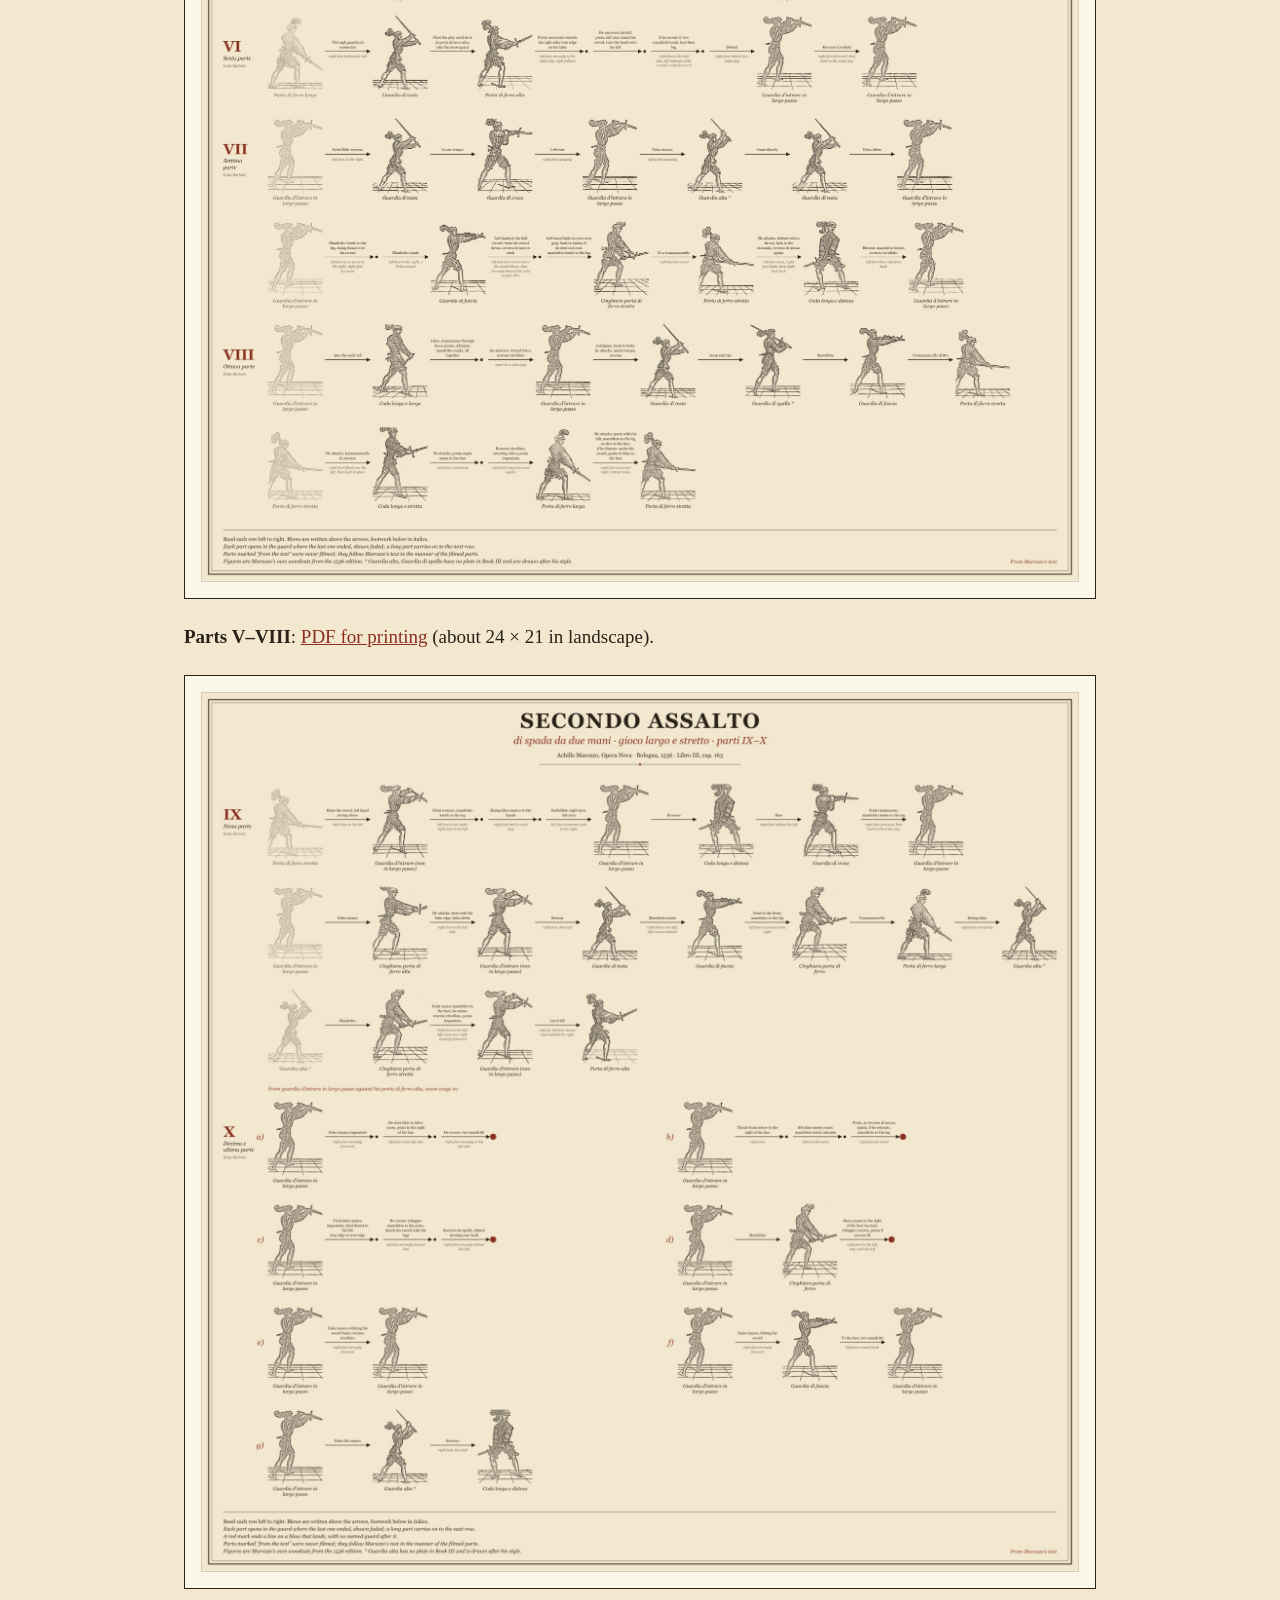
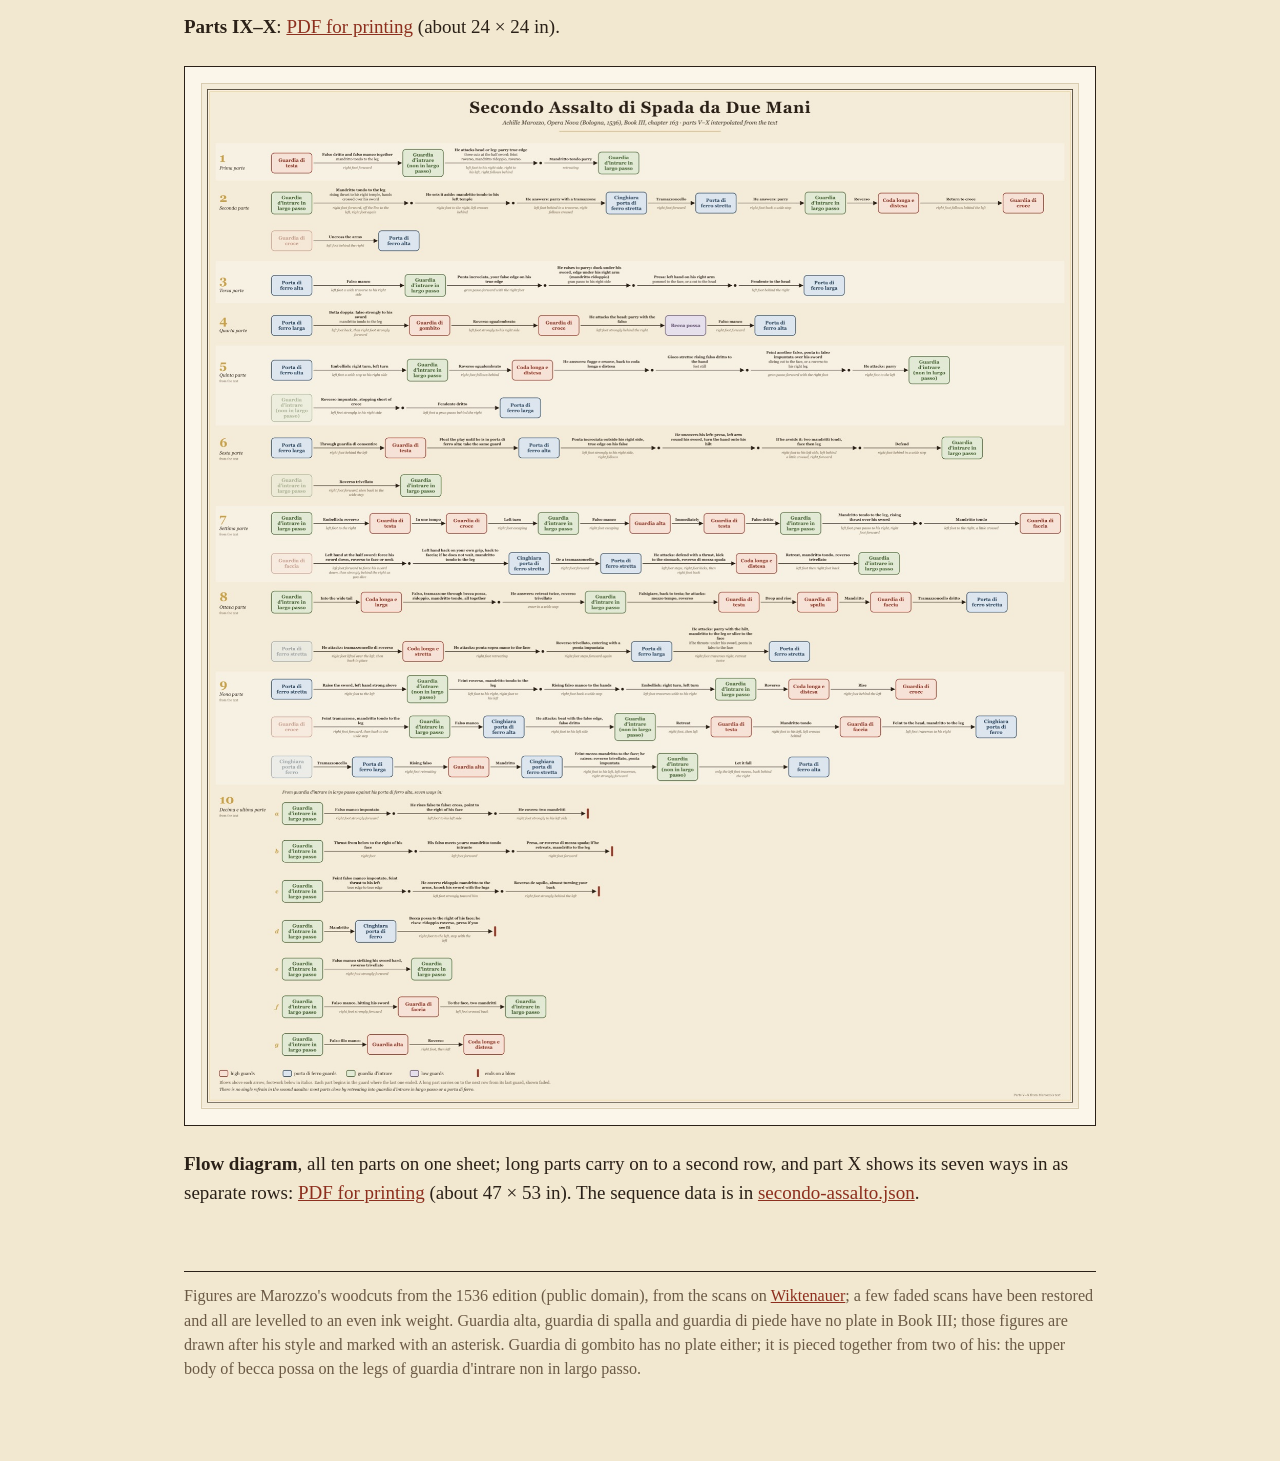
==== commit 5560c60b: "Second assalto part II: add the tramazzoncello into porta di ferro stretta; update the I–IV print si" ====
--- a/hema/marozzo-spadone/index.html
+++ b/hema/marozzo-spadone/index.html
@@ -41,7 +41,7 @@
 <a class="card" href="secondo-assalto-figures-I-IV.pdf">
 <img src="secondo-assalto-figures-I-IV.jpg" alt="Poster: the second assault, parts I to IV, in Marozzo's woodcut figures">
 </a>
-<p class="links"><b>Parts I–IV</b>: <a href="secondo-assalto-figures-I-IV.pdf">PDF for printing</a> (about 24 × 16 in landscape).</p>
+<p class="links"><b>Parts I–IV</b>: <a href="secondo-assalto-figures-I-IV.pdf">PDF for printing</a> (about 24 × 18.5 in landscape).</p>
 
 <a class="card" href="secondo-assalto-figures-V-VIII.pdf">
 <img src="secondo-assalto-figures-V-VIII.jpg" alt="Poster: the second assault, parts V to VIII, in Marozzo's woodcut figures">
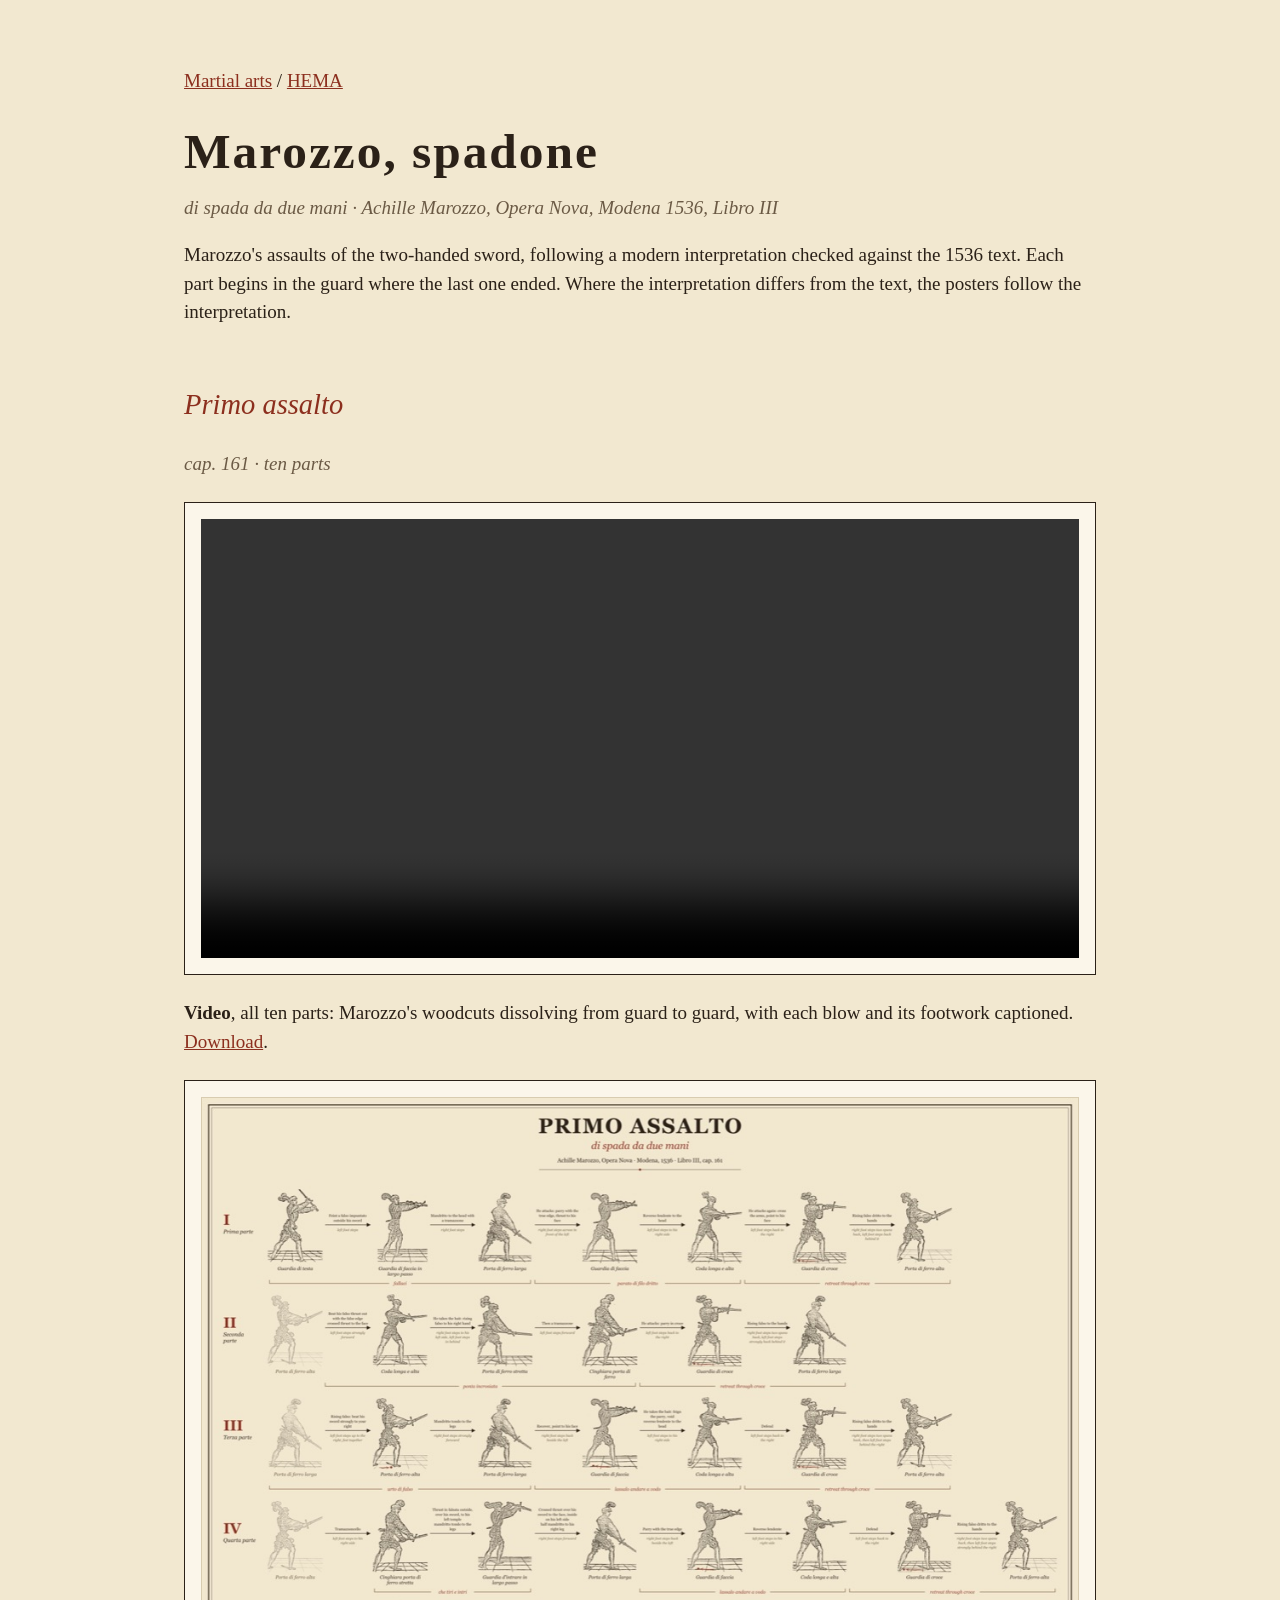
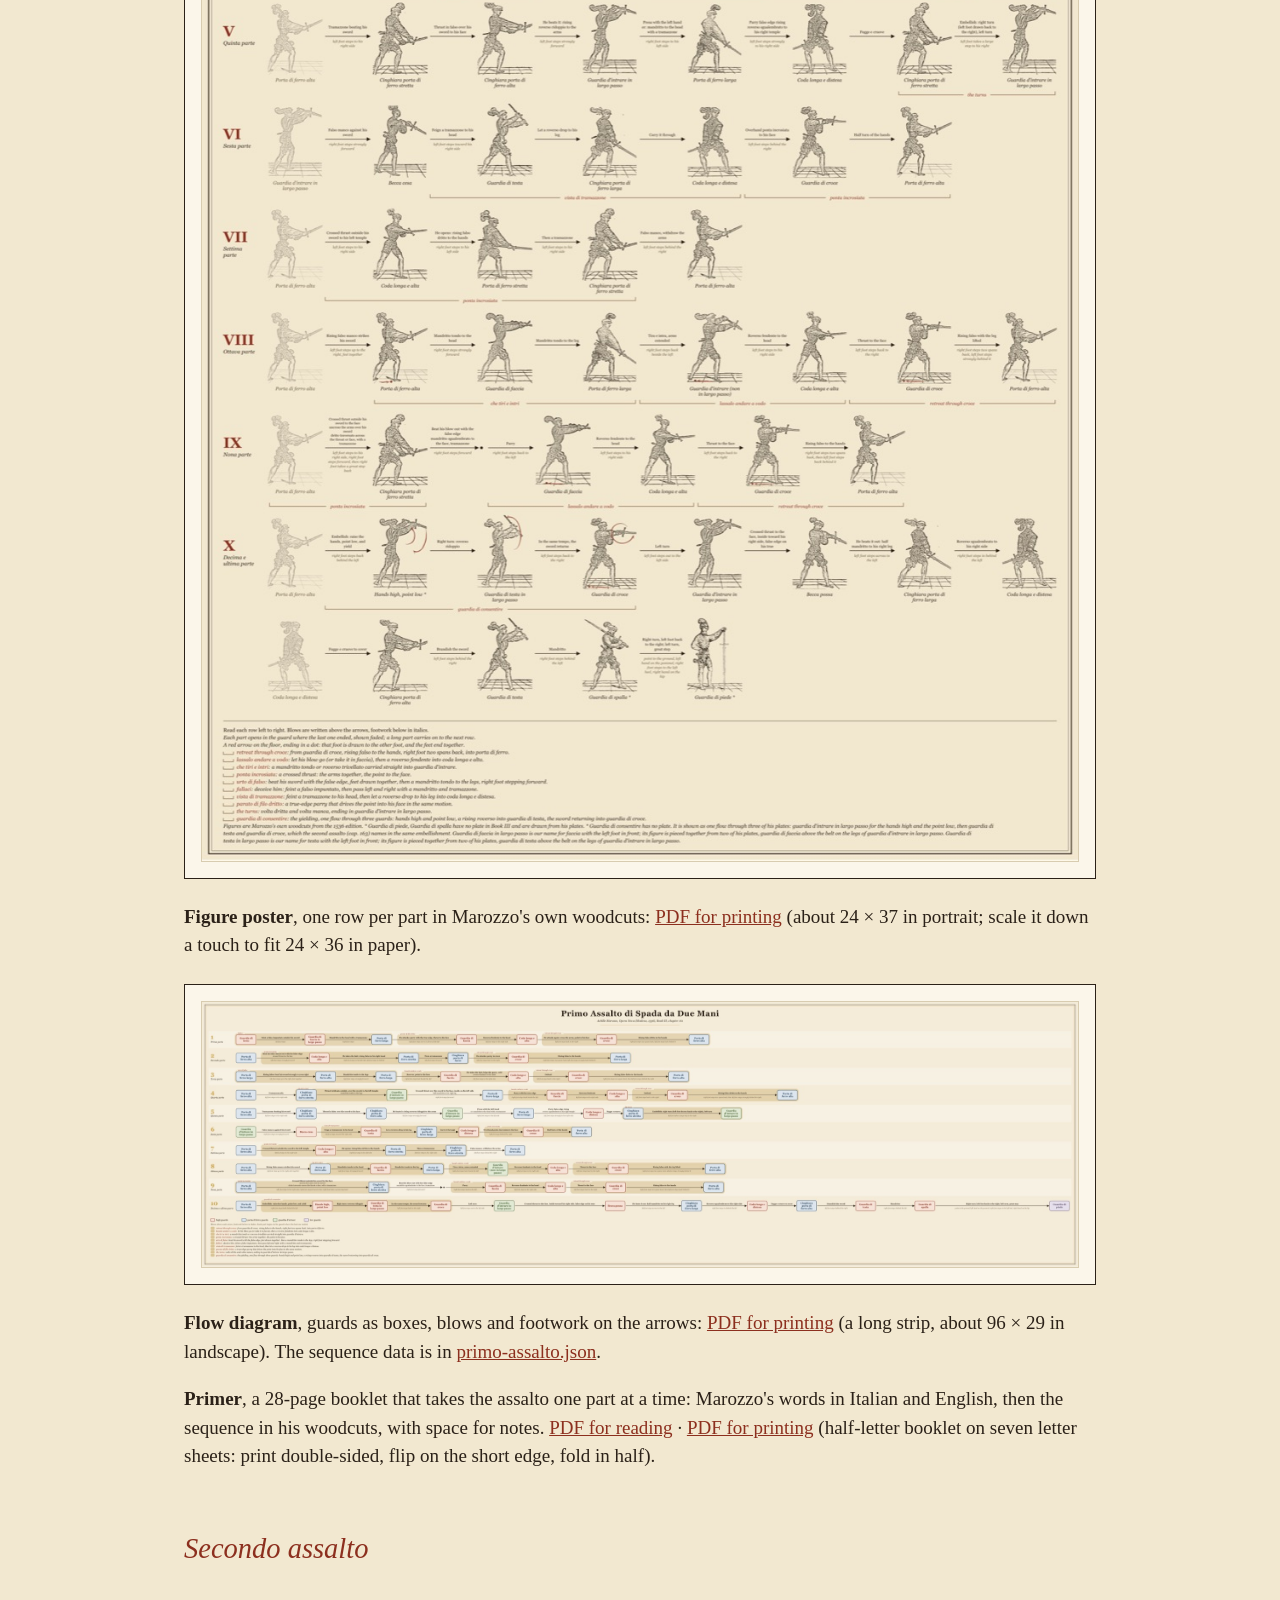
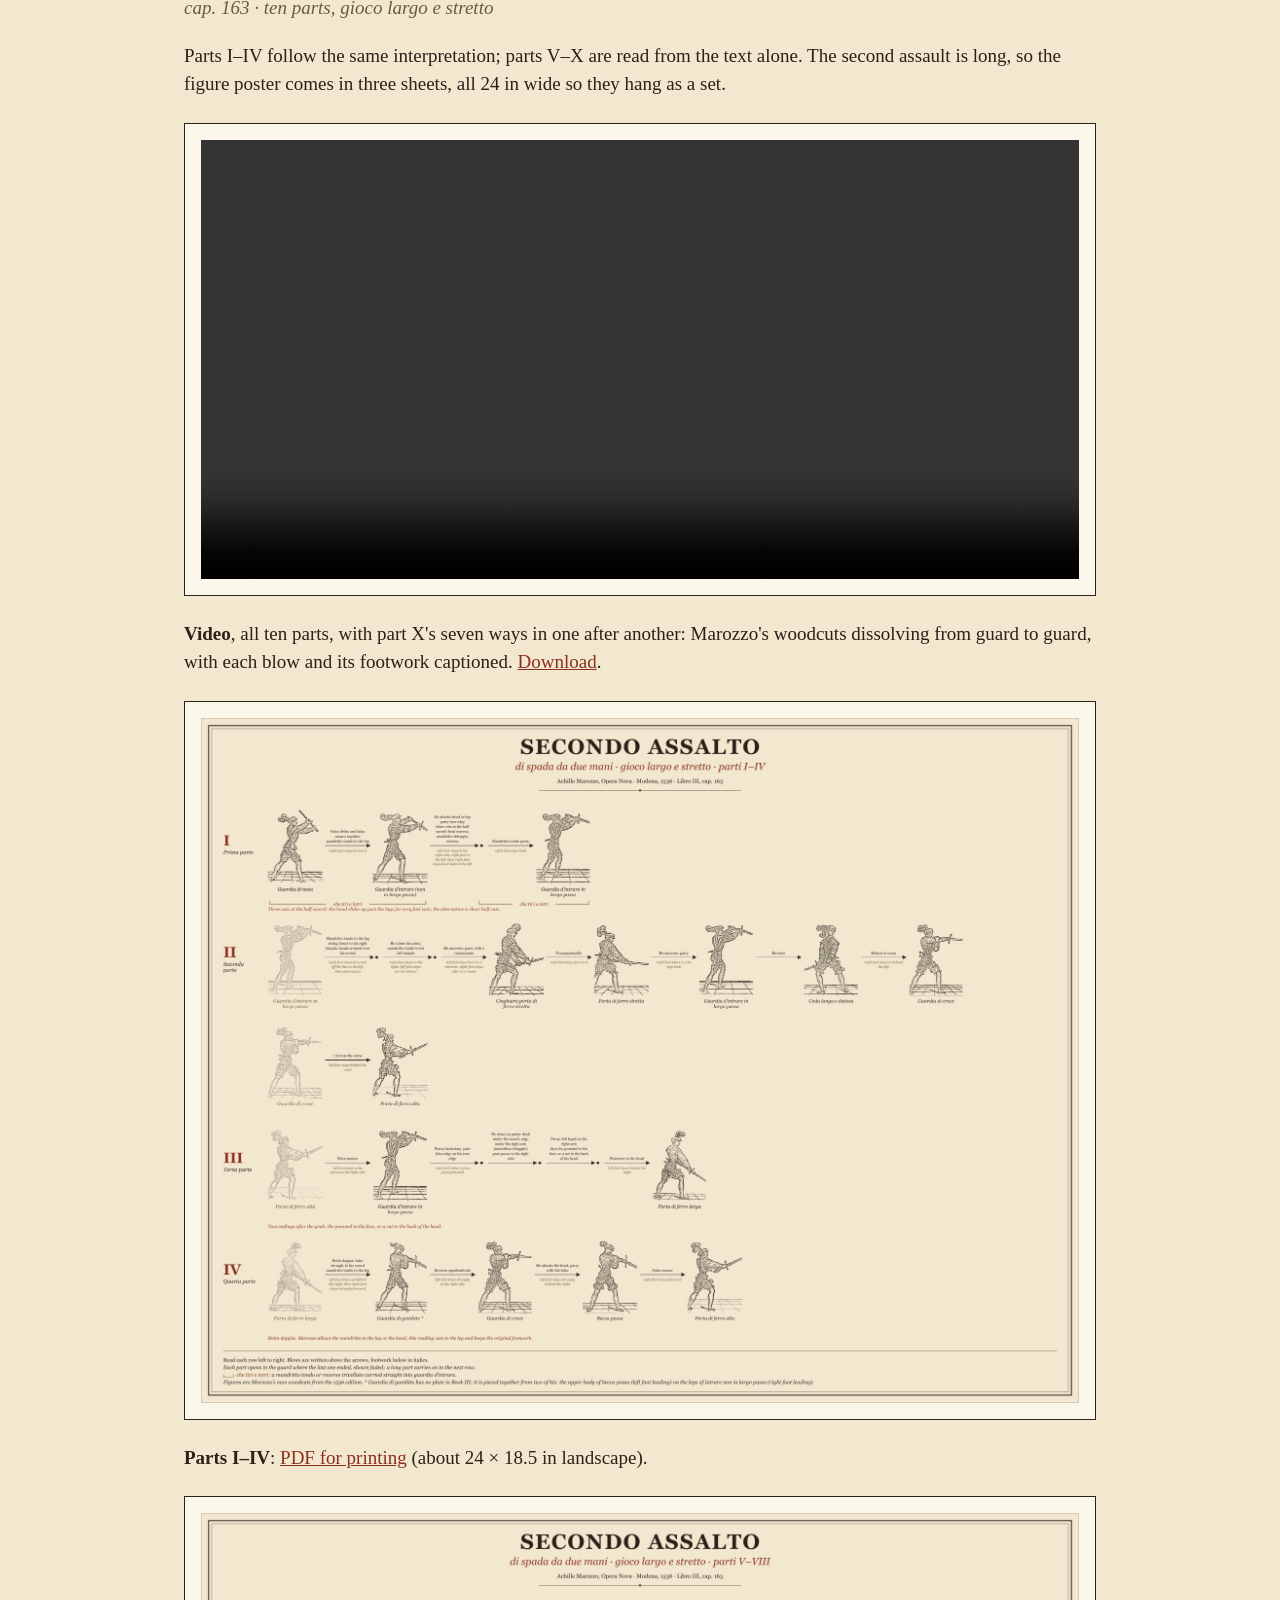
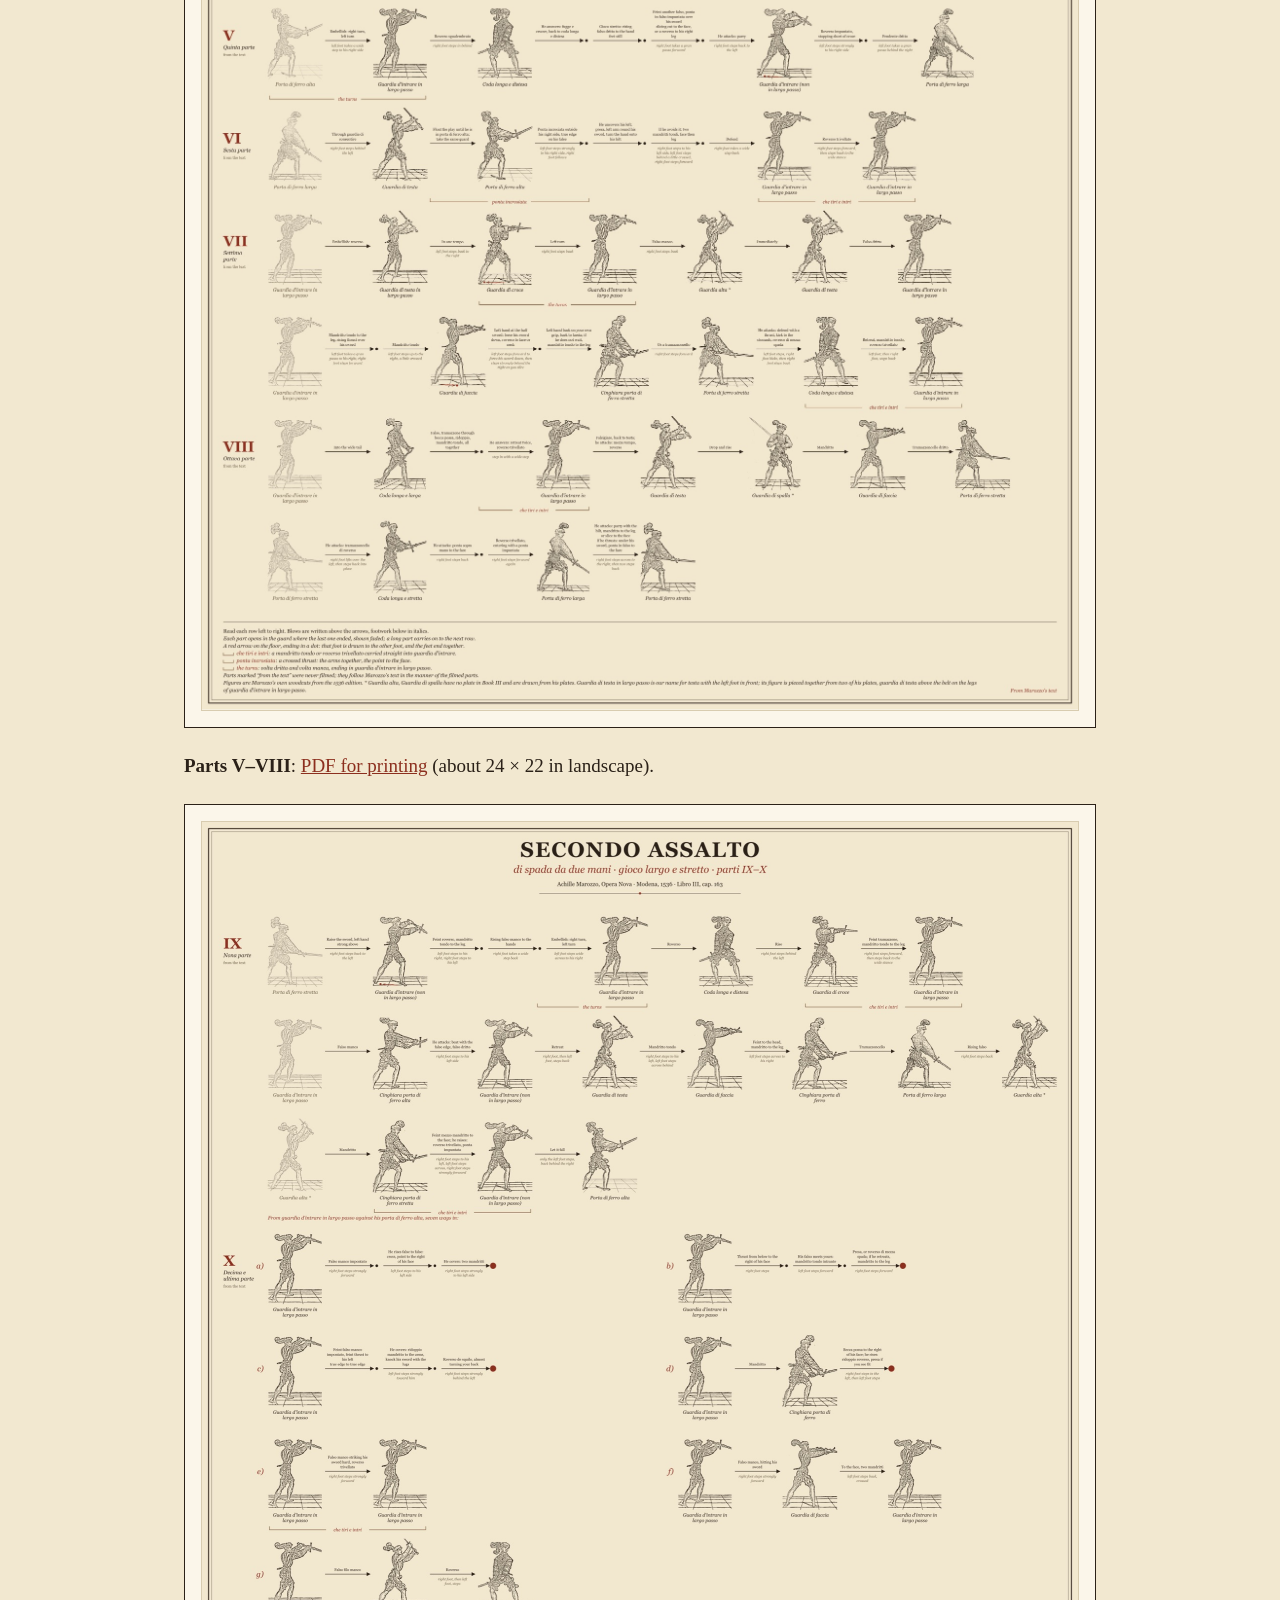
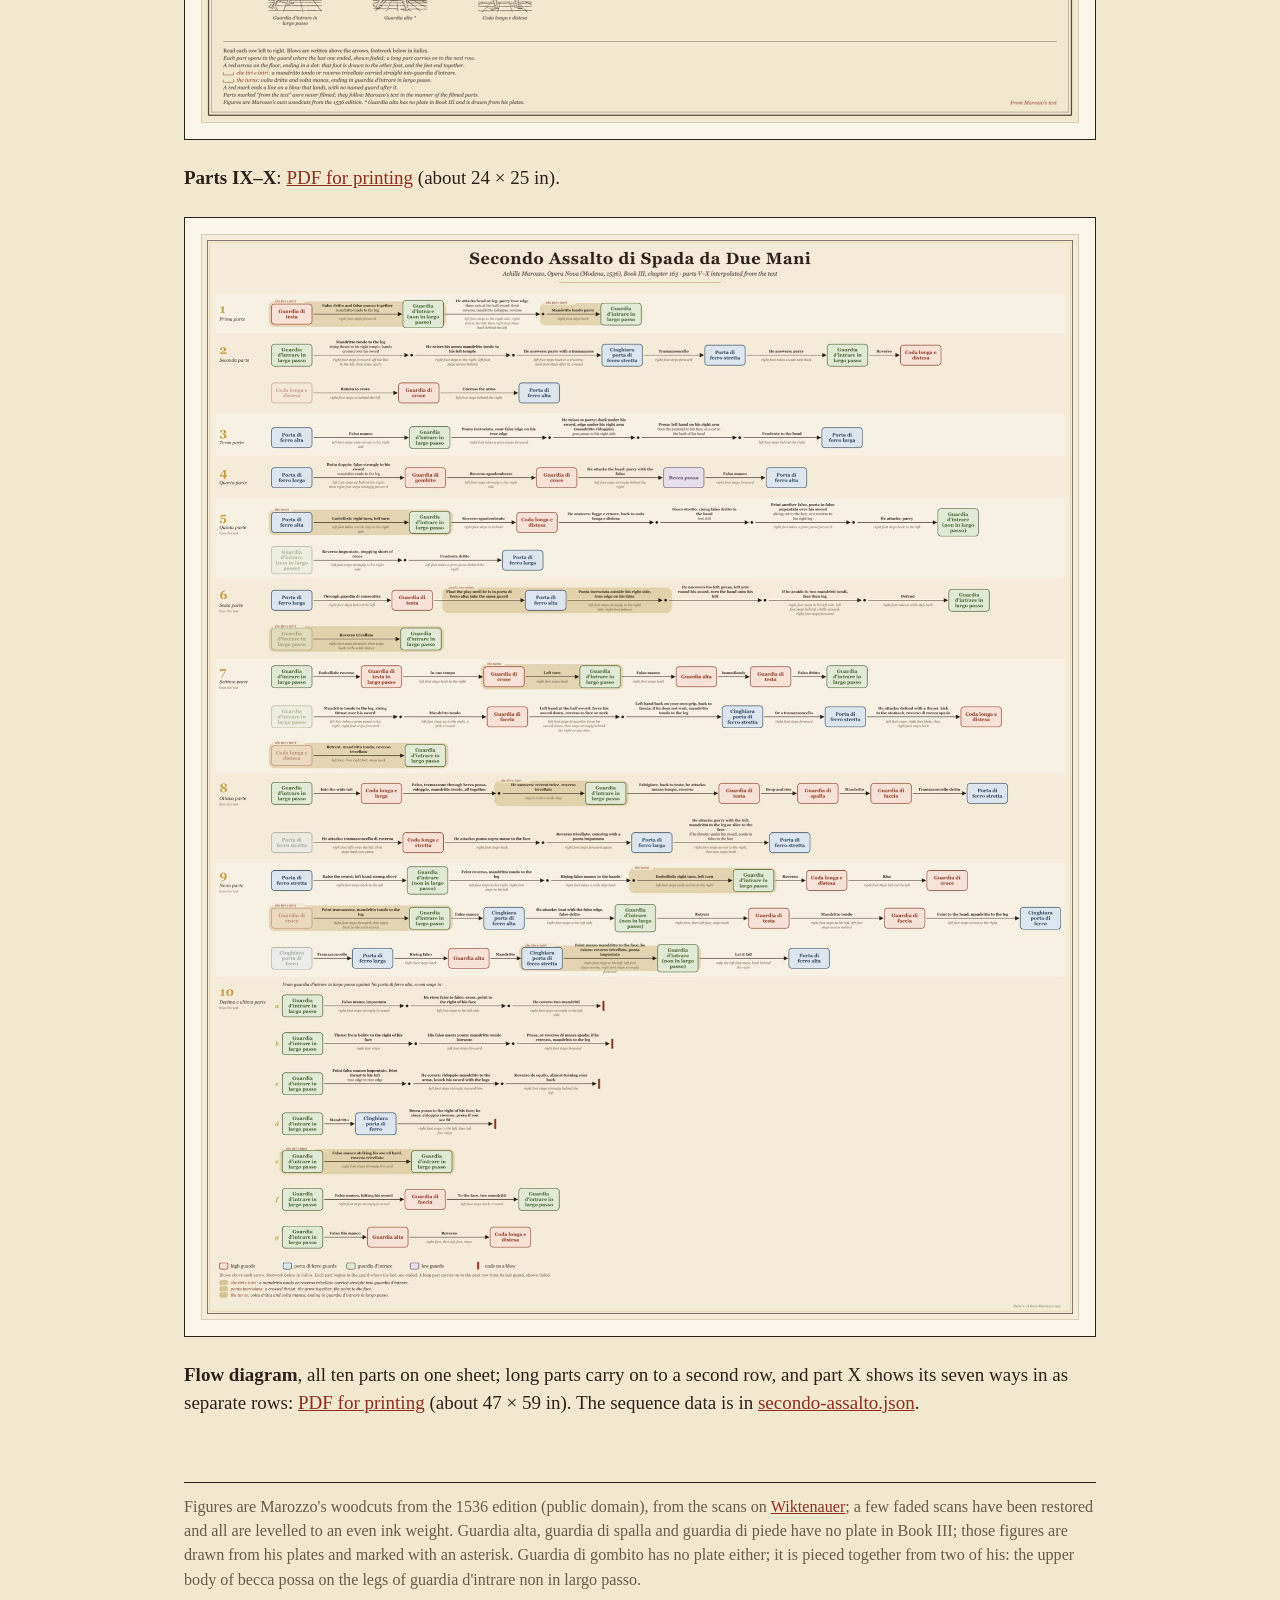
==== commit ea81a37d: "First assalto: thrust figure in part V, fugge e cruove on its own in part X, faccia in largo passo, " ====
--- a/hema/marozzo-spadone/index.html
+++ b/hema/marozzo-spadone/index.html
@@ -4,7 +4,7 @@
 <body><main>
 <p><a href="../../">Martial arts</a> / <a href="../">HEMA</a></p>
 <h1>Marozzo, spadone</h1>
-<p class="sub">di spada da due mani · Achille Marozzo, <i>Opera Nova</i>, Bologna 1536, Libro III</p>
+<p class="sub">di spada da due mani · Achille Marozzo, <i>Opera Nova</i>, Modena 1536, Libro III</p>
 <p>Marozzo's assaults of the two-handed sword, following a modern interpretation checked against
 the 1536 text. Each part begins in the guard where the last one ended. Where the interpretation
 differs from the text, the posters follow the interpretation.</p>
@@ -20,14 +20,20 @@
 <img src="primo-assalto-figures.jpg" alt="Poster: the first assault as a sequence of Marozzo's woodcut figures">
 </a>
 <p class="links"><b>Figure poster</b>, one row per part in Marozzo's own woodcuts:
-<a href="primo-assalto-figures.pdf">PDF for printing</a> (24 × 32 in portrait; fits 24 × 36 in paper with a margin).</p>
+<a href="primo-assalto-figures.pdf">PDF for printing</a> (about 24 × 37 in portrait; scale it down a touch to fit 24 × 36 in paper).</p>
 
 <a class="card" href="primo-assalto-flow.pdf">
 <img src="primo-assalto-flow.jpg" alt="Poster: the first assault as a flow diagram of guards and blows">
 </a>
 <p class="links"><b>Flow diagram</b>, guards as boxes, blows and footwork on the arrows:
-<a href="primo-assalto-flow.pdf">PDF for printing</a> (about 47 × 26 in landscape).
+<a href="primo-assalto-flow.pdf">PDF for printing</a> (a long strip, about 96 × 29 in landscape).
 The sequence data is in <a href="primo-assalto.json">primo-assalto.json</a>.</p>
+
+<p class="links"><b>Primer</b>, a 28-page booklet that takes the assalto one part at a time: Marozzo's words in
+Italian and English, then the sequence in his woodcuts, with space for notes.
+<a href="primo-assalto-primer.pdf">PDF for reading</a> ·
+<a href="primo-assalto-primer-print.pdf">PDF for printing</a> (half-letter booklet on seven letter sheets:
+print double-sided, flip on the short edge, fold in half).</p>
 
 <h2 id="secondo">Secondo assalto</h2>
 <p class="sub">cap. 163 · ten parts, gioco largo e stretto</p>
@@ -46,26 +52,26 @@
 <a class="card" href="secondo-assalto-figures-V-VIII.pdf">
 <img src="secondo-assalto-figures-V-VIII.jpg" alt="Poster: the second assault, parts V to VIII, in Marozzo's woodcut figures">
 </a>
-<p class="links"><b>Parts V–VIII</b>: <a href="secondo-assalto-figures-V-VIII.pdf">PDF for printing</a> (about 24 × 21 in landscape).</p>
+<p class="links"><b>Parts V–VIII</b>: <a href="secondo-assalto-figures-V-VIII.pdf">PDF for printing</a> (about 24 × 22 in landscape).</p>
 
 <a class="card" href="secondo-assalto-figures-IX-X.pdf">
 <img src="secondo-assalto-figures-IX-X.jpg" alt="Poster: the second assault, parts IX and X, in Marozzo's woodcut figures">
 </a>
-<p class="links"><b>Parts IX–X</b>: <a href="secondo-assalto-figures-IX-X.pdf">PDF for printing</a> (about 24 × 24 in).</p>
+<p class="links"><b>Parts IX–X</b>: <a href="secondo-assalto-figures-IX-X.pdf">PDF for printing</a> (about 24 × 25 in).</p>
 
 <a class="card" href="secondo-assalto-flow.pdf">
 <img src="secondo-assalto-flow.jpg" alt="Poster: the second assault as a flow diagram of guards and blows">
 </a>
 <p class="links"><b>Flow diagram</b>, all ten parts on one sheet; long parts carry on to a second row,
 and part X shows its seven ways in as separate rows:
-<a href="secondo-assalto-flow.pdf">PDF for printing</a> (about 47 × 53 in).
+<a href="secondo-assalto-flow.pdf">PDF for printing</a> (about 47 × 59 in).
 The sequence data is in <a href="secondo-assalto.json">secondo-assalto.json</a>.</p>
 
 <footer>
 Figures are Marozzo's woodcuts from the 1536 edition (public domain), from the scans on
 <a href="https://wiktenauer.com/wiki/Achille_Marozzo">Wiktenauer</a>; a few faded scans have been
 restored and all are levelled to an even ink weight. Guardia alta, guardia di spalla and guardia di piede
-have no plate in Book III; those figures are drawn after his style and marked with an asterisk.
+have no plate in Book III; those figures are drawn from his plates and marked with an asterisk.
 Guardia di gombito has no plate either; it is pieced together from two of his: the upper body of
 becca possa on the legs of guardia d'intrare non in largo passo.
 </footer>
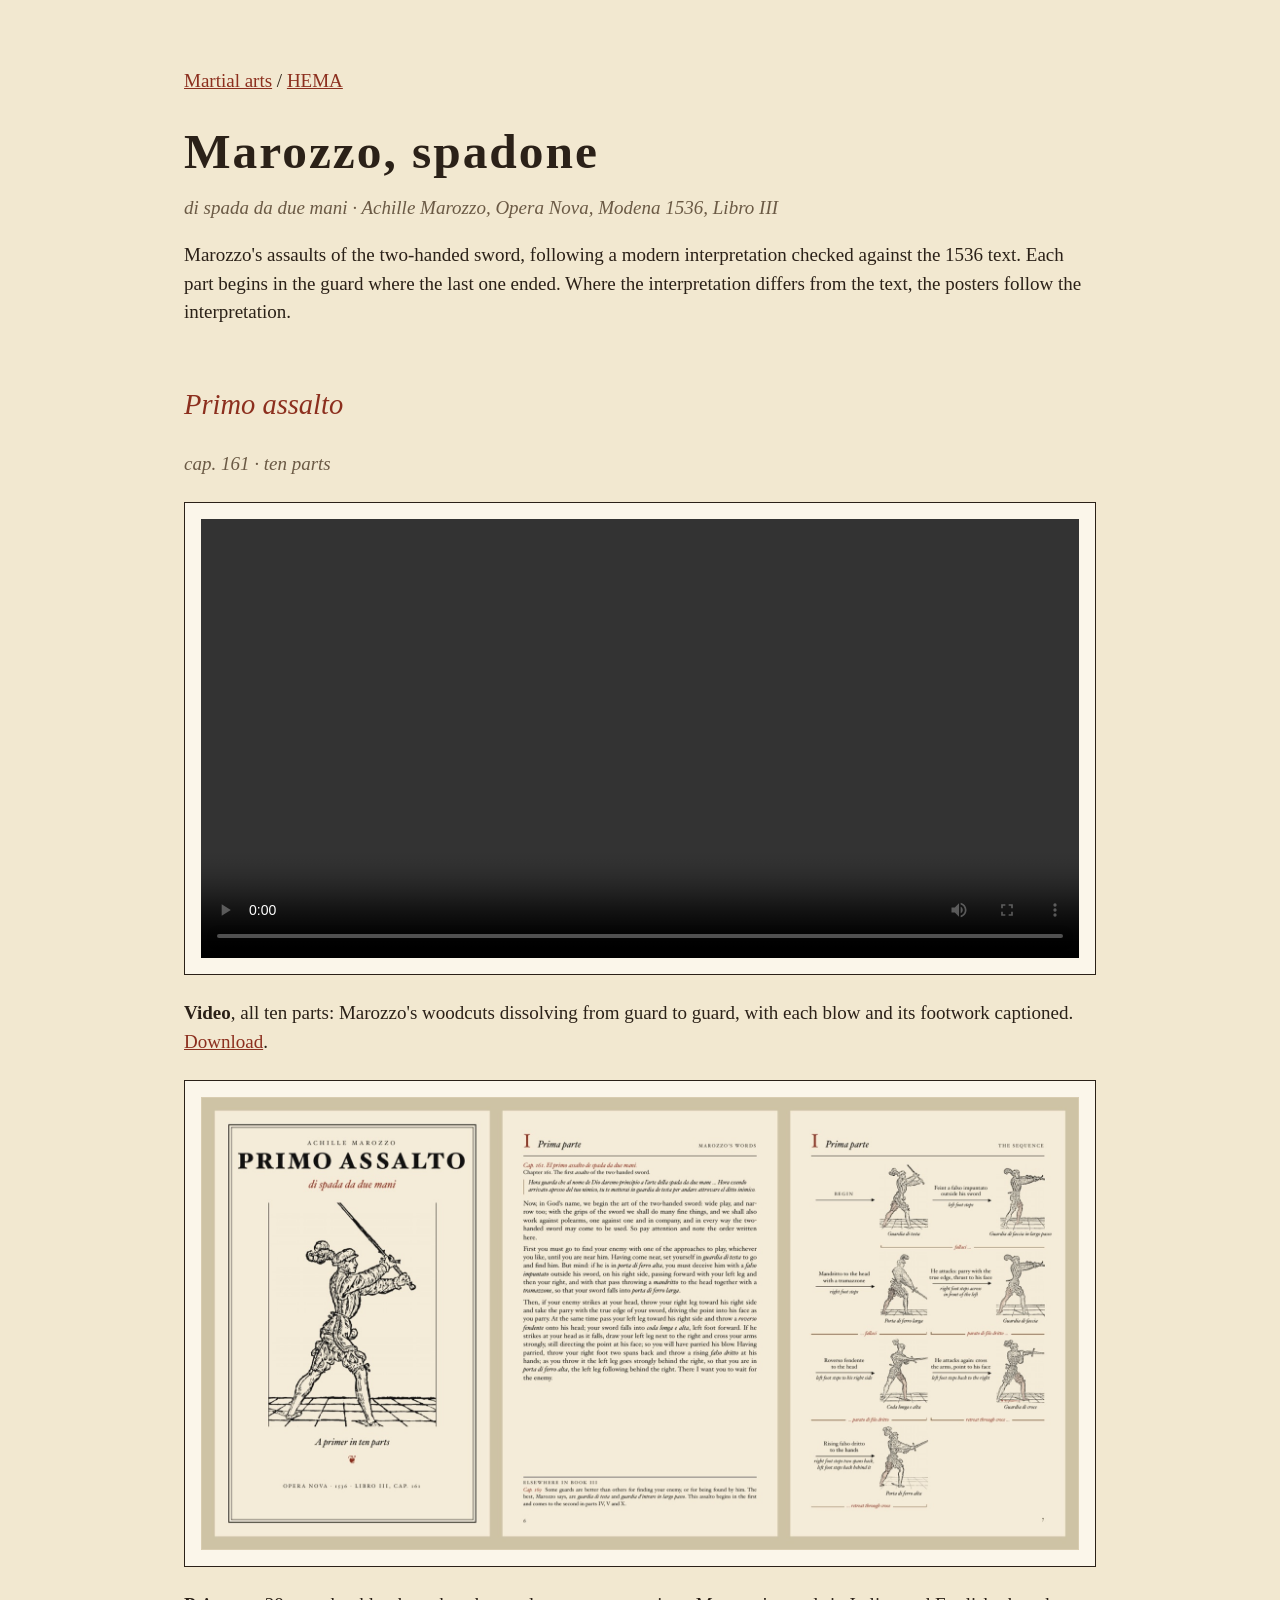
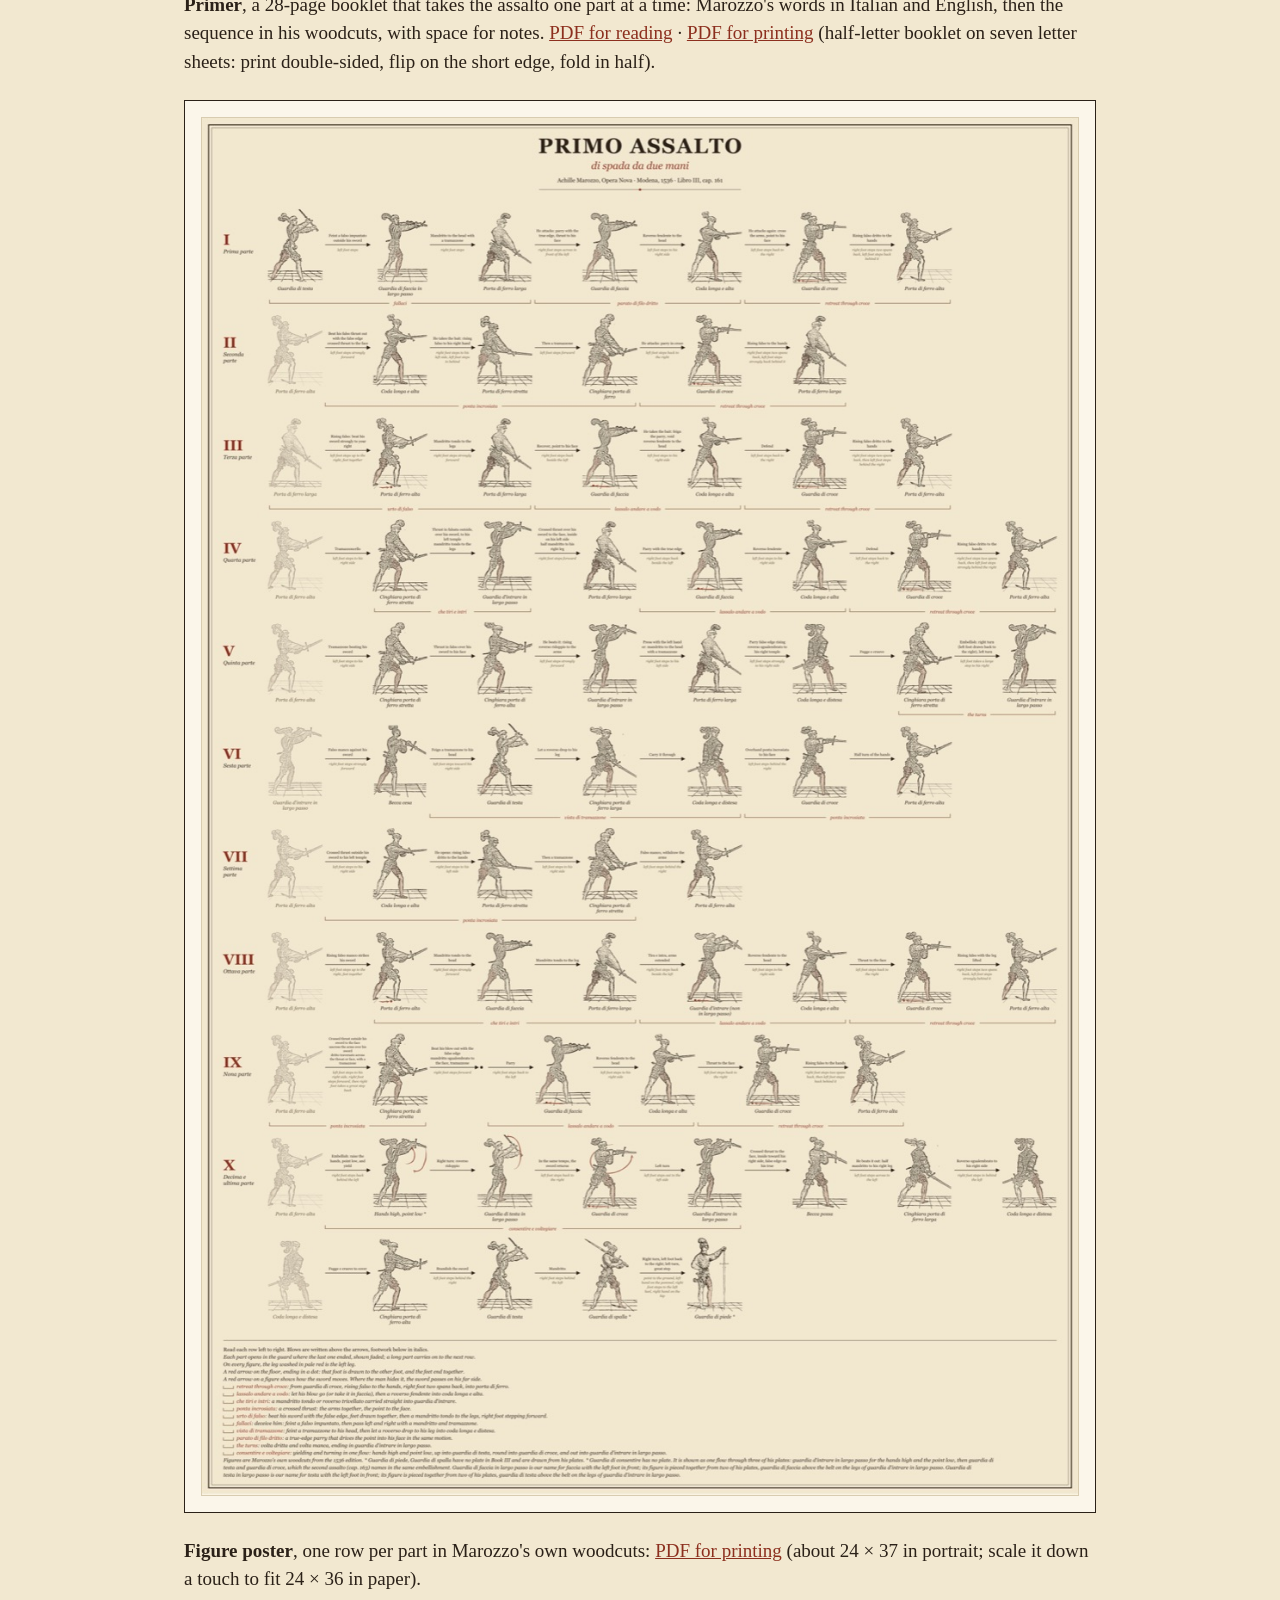
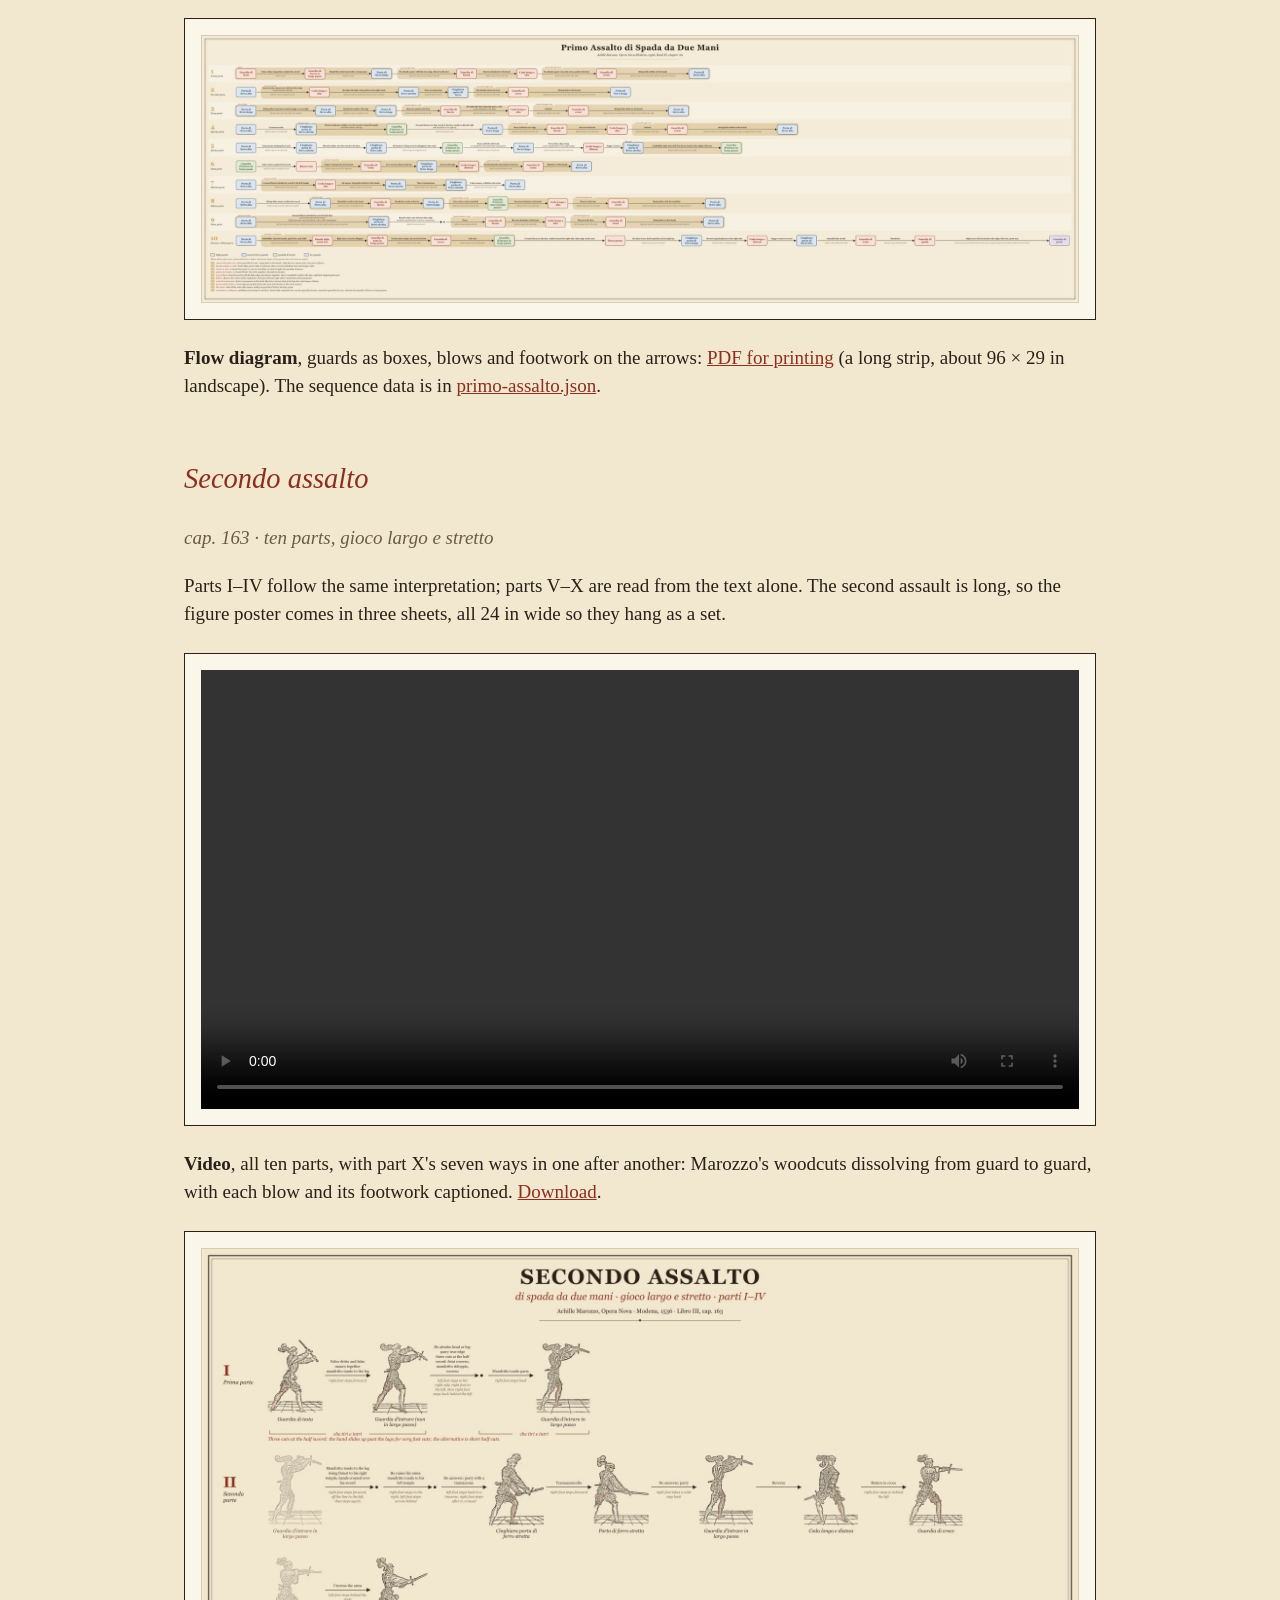
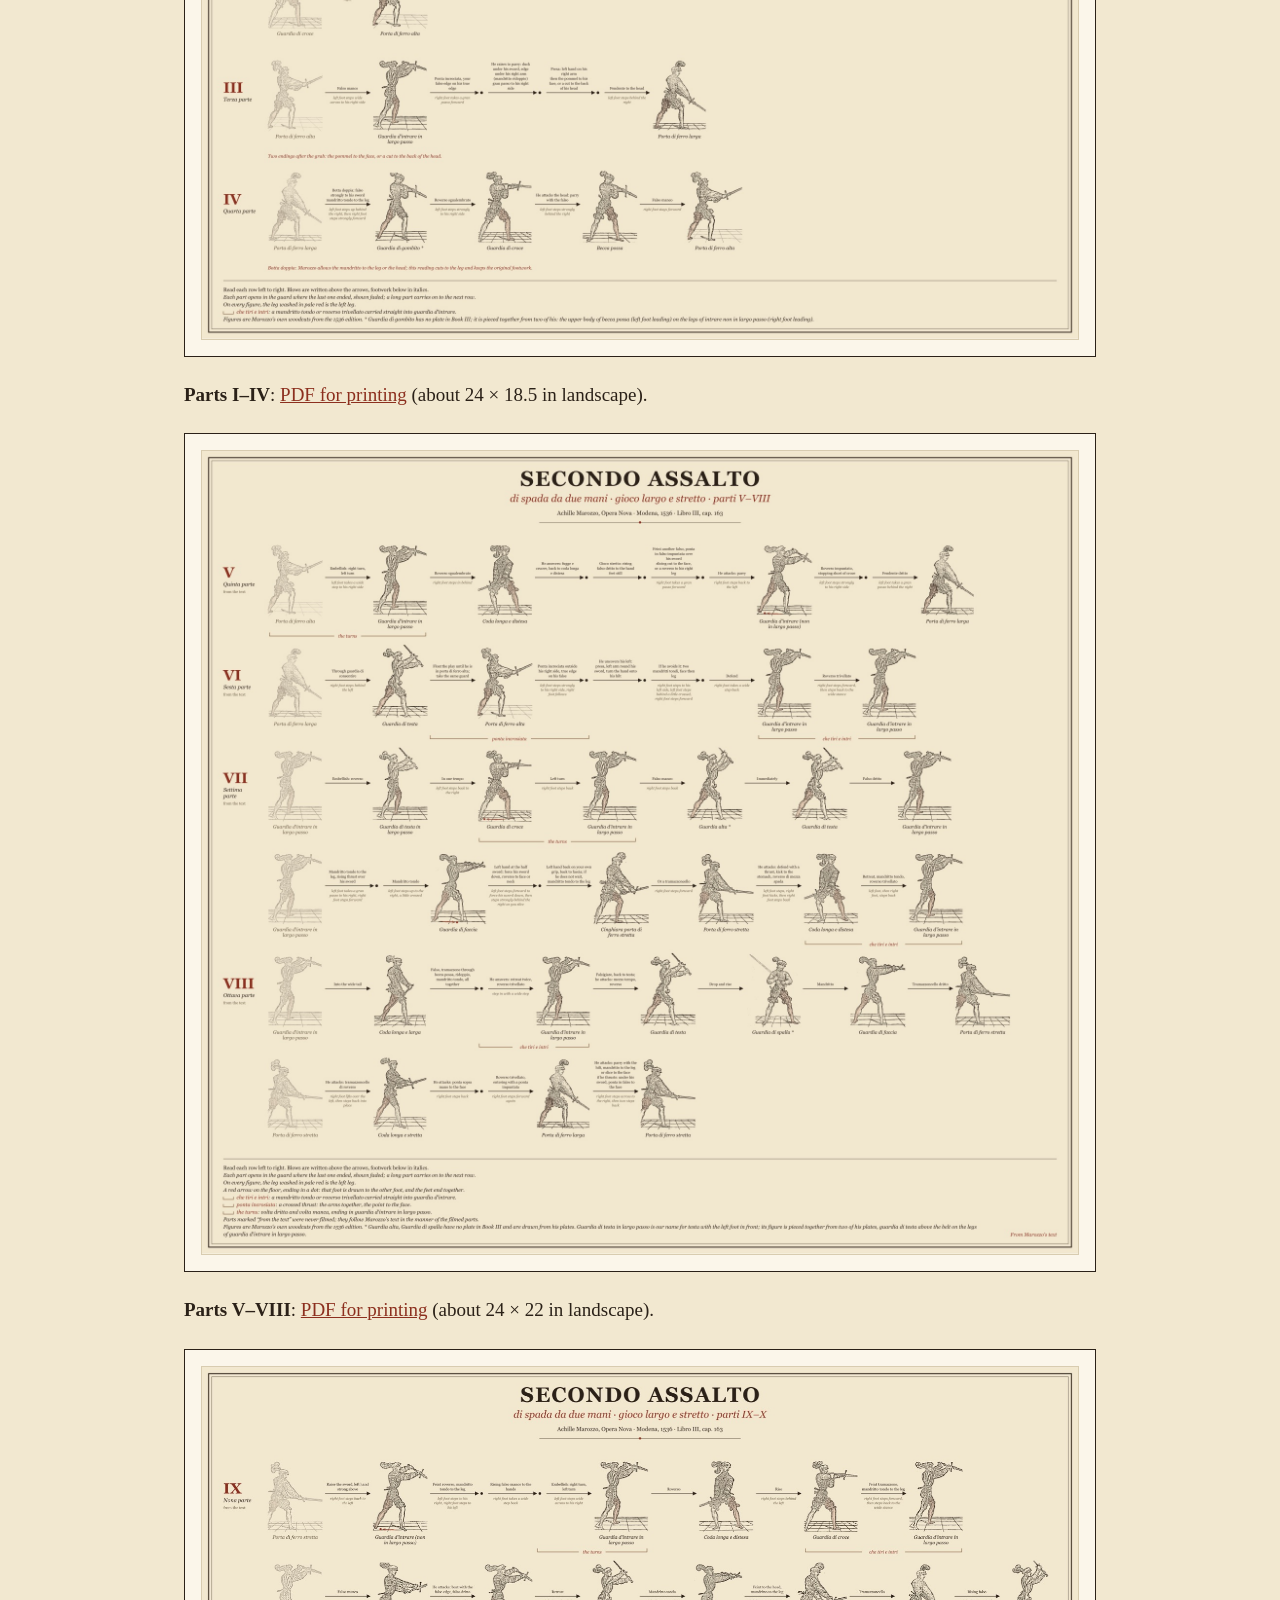
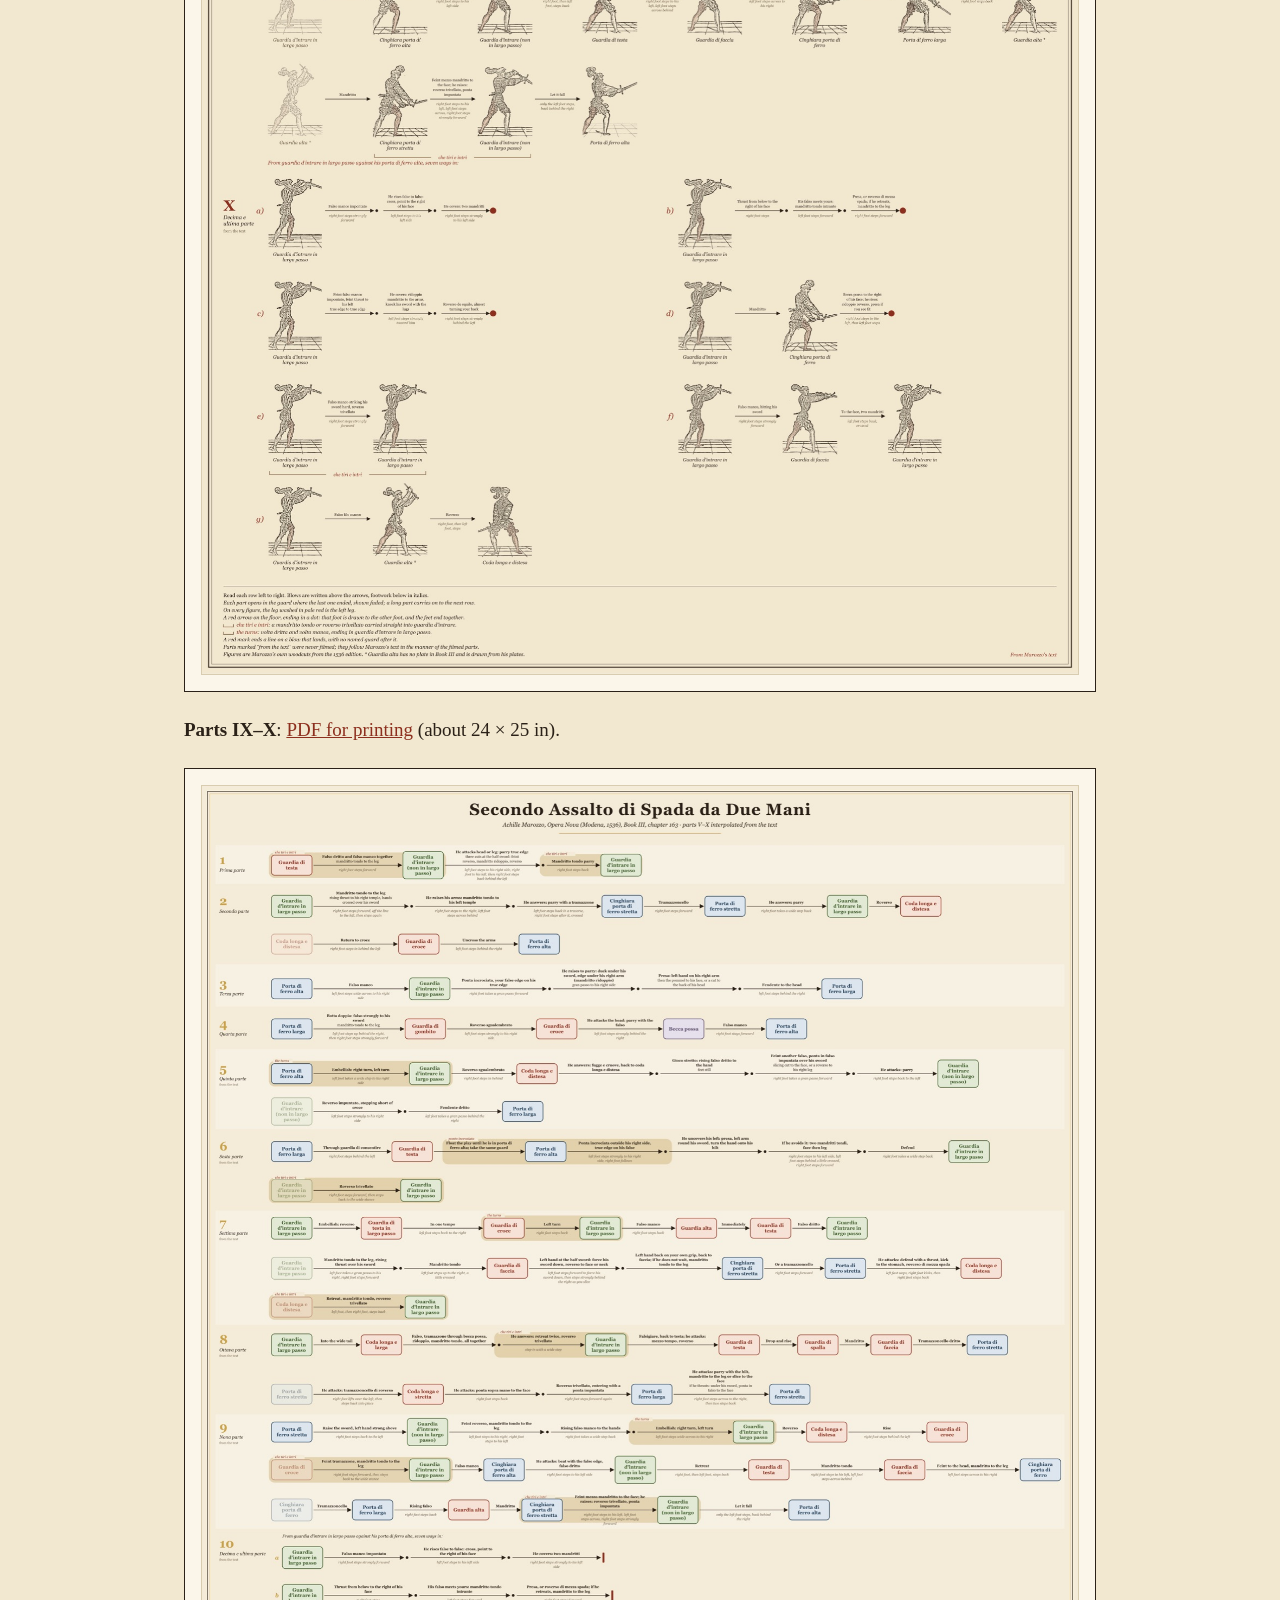
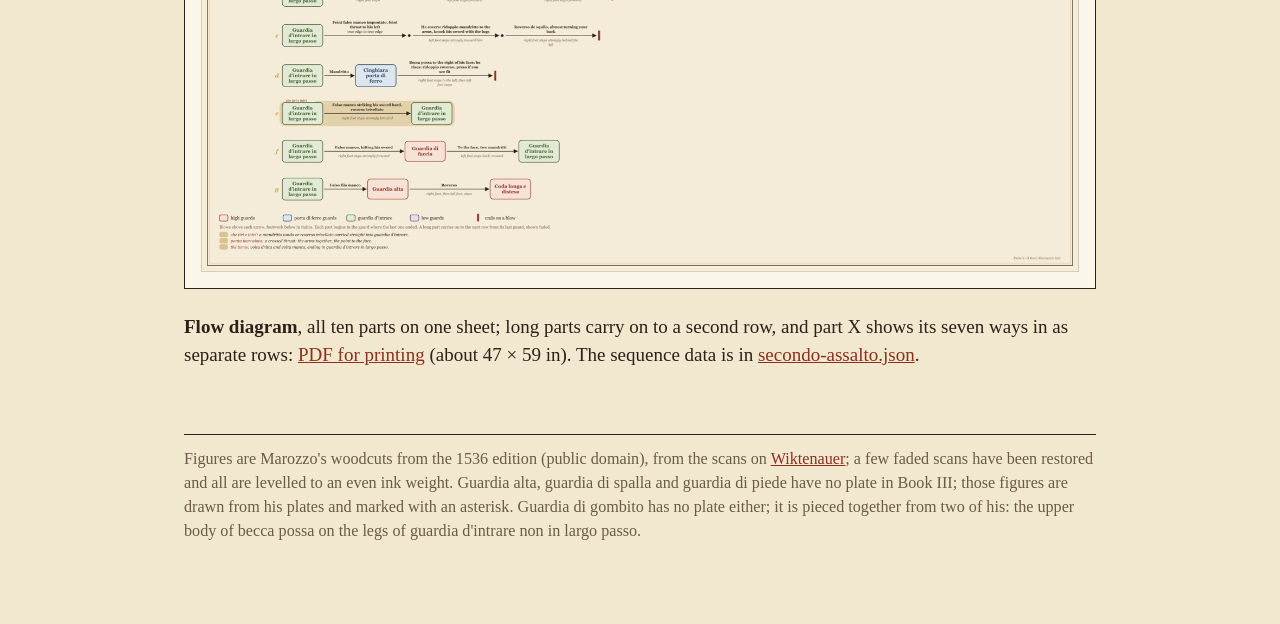
==== commit f01edcdc: "Left leg of every figure in a very light wash of red (posters, primer, both videos); part X bracket " ====
--- a/hema/marozzo-spadone/index.html
+++ b/hema/marozzo-spadone/index.html
@@ -16,6 +16,15 @@
 <p class="links"><b>Video</b>, all ten parts: Marozzo's woodcuts dissolving from guard to guard, with each blow and its
 footwork captioned. <a href="primo-assalto.mp4">Download</a>.</p>
 
+<a class="card" href="primo-assalto-primer.pdf">
+<img src="primo-assalto-primer.jpg" alt="Primer booklet: the cover and the two facing pages of part I">
+</a>
+<p class="links"><b>Primer</b>, a 28-page booklet that takes the assalto one part at a time: Marozzo's words in
+Italian and English, then the sequence in his woodcuts, with space for notes.
+<a href="primo-assalto-primer.pdf">PDF for reading</a> ·
+<a href="primo-assalto-primer-print.pdf">PDF for printing</a> (half-letter booklet on seven letter sheets:
+print double-sided, flip on the short edge, fold in half).</p>
+
 <a class="card" href="primo-assalto-figures.pdf">
 <img src="primo-assalto-figures.jpg" alt="Poster: the first assault as a sequence of Marozzo's woodcut figures">
 </a>
@@ -28,12 +37,6 @@
 <p class="links"><b>Flow diagram</b>, guards as boxes, blows and footwork on the arrows:
 <a href="primo-assalto-flow.pdf">PDF for printing</a> (a long strip, about 96 × 29 in landscape).
 The sequence data is in <a href="primo-assalto.json">primo-assalto.json</a>.</p>
-
-<p class="links"><b>Primer</b>, a 28-page booklet that takes the assalto one part at a time: Marozzo's words in
-Italian and English, then the sequence in his woodcuts, with space for notes.
-<a href="primo-assalto-primer.pdf">PDF for reading</a> ·
-<a href="primo-assalto-primer-print.pdf">PDF for printing</a> (half-letter booklet on seven letter sheets:
-print double-sided, flip on the short edge, fold in half).</p>
 
 <h2 id="secondo">Secondo assalto</h2>
 <p class="sub">cap. 163 · ten parts, gioco largo e stretto</p>
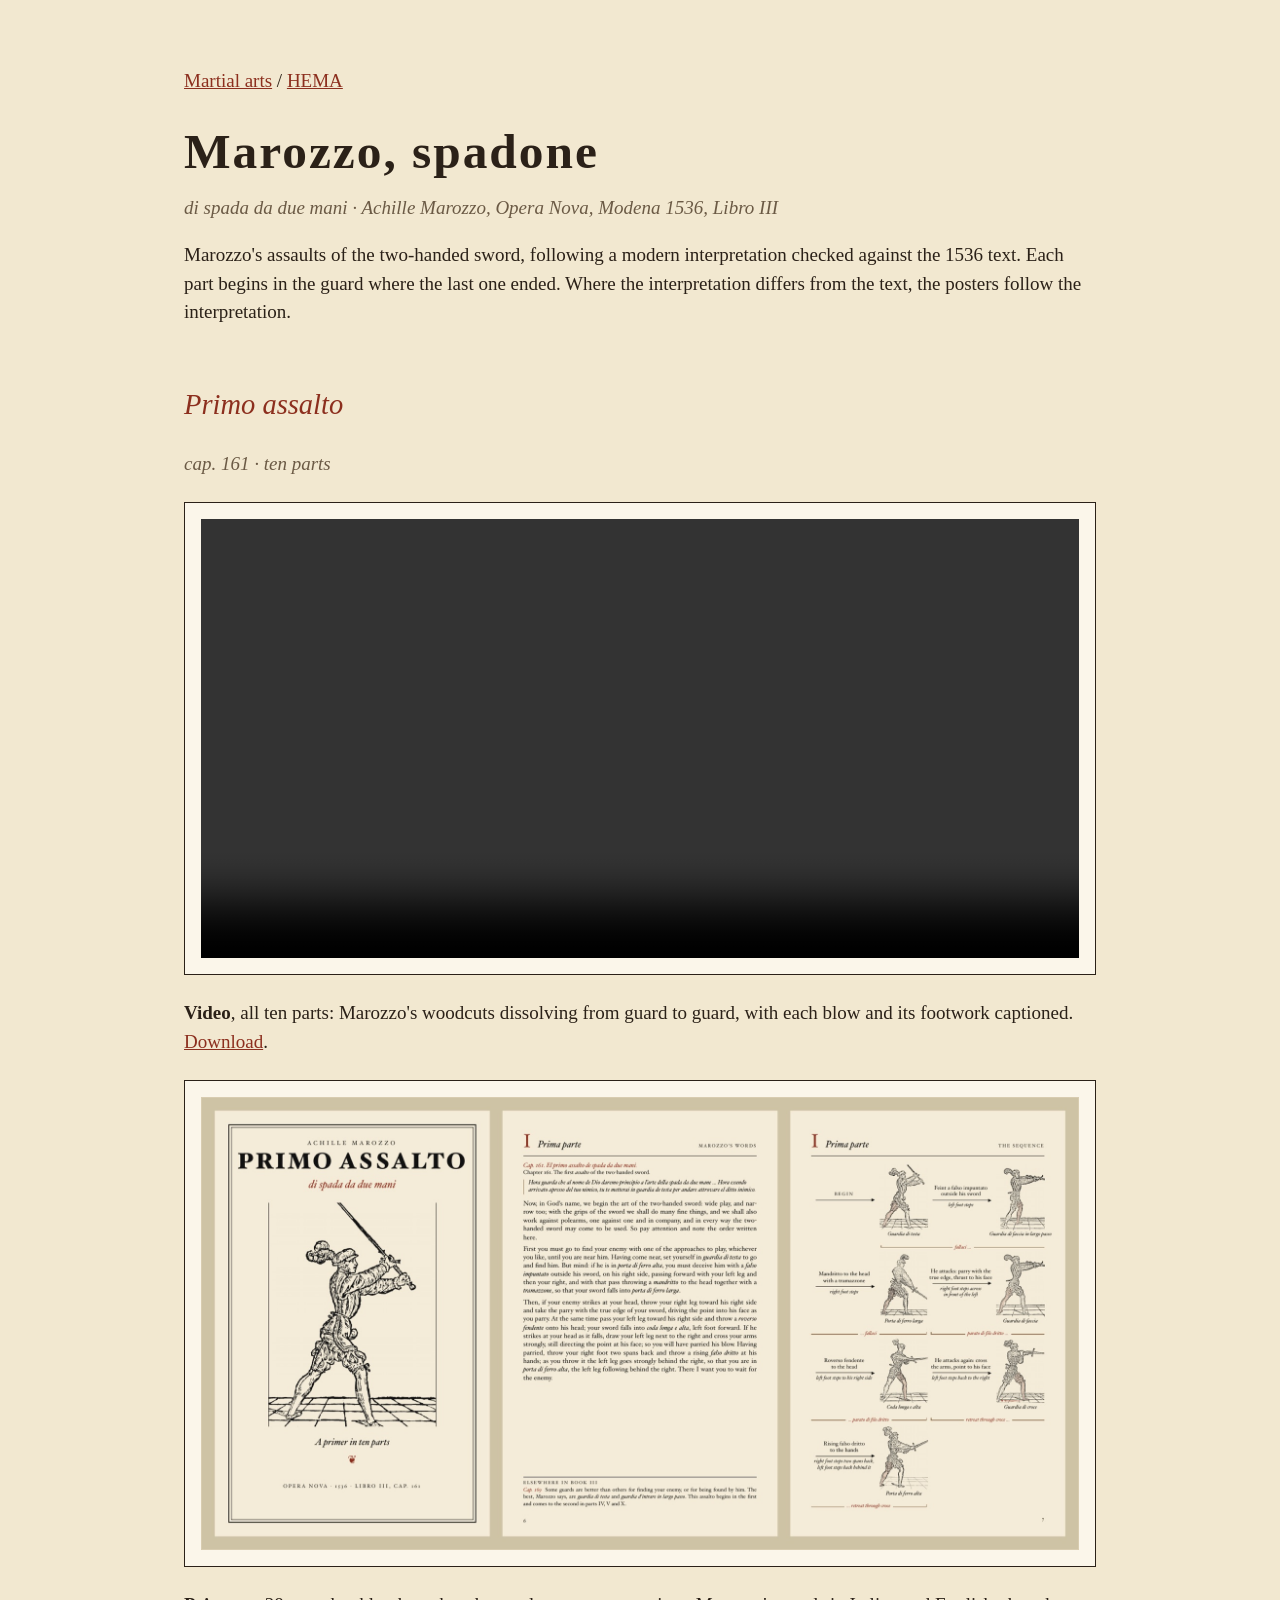
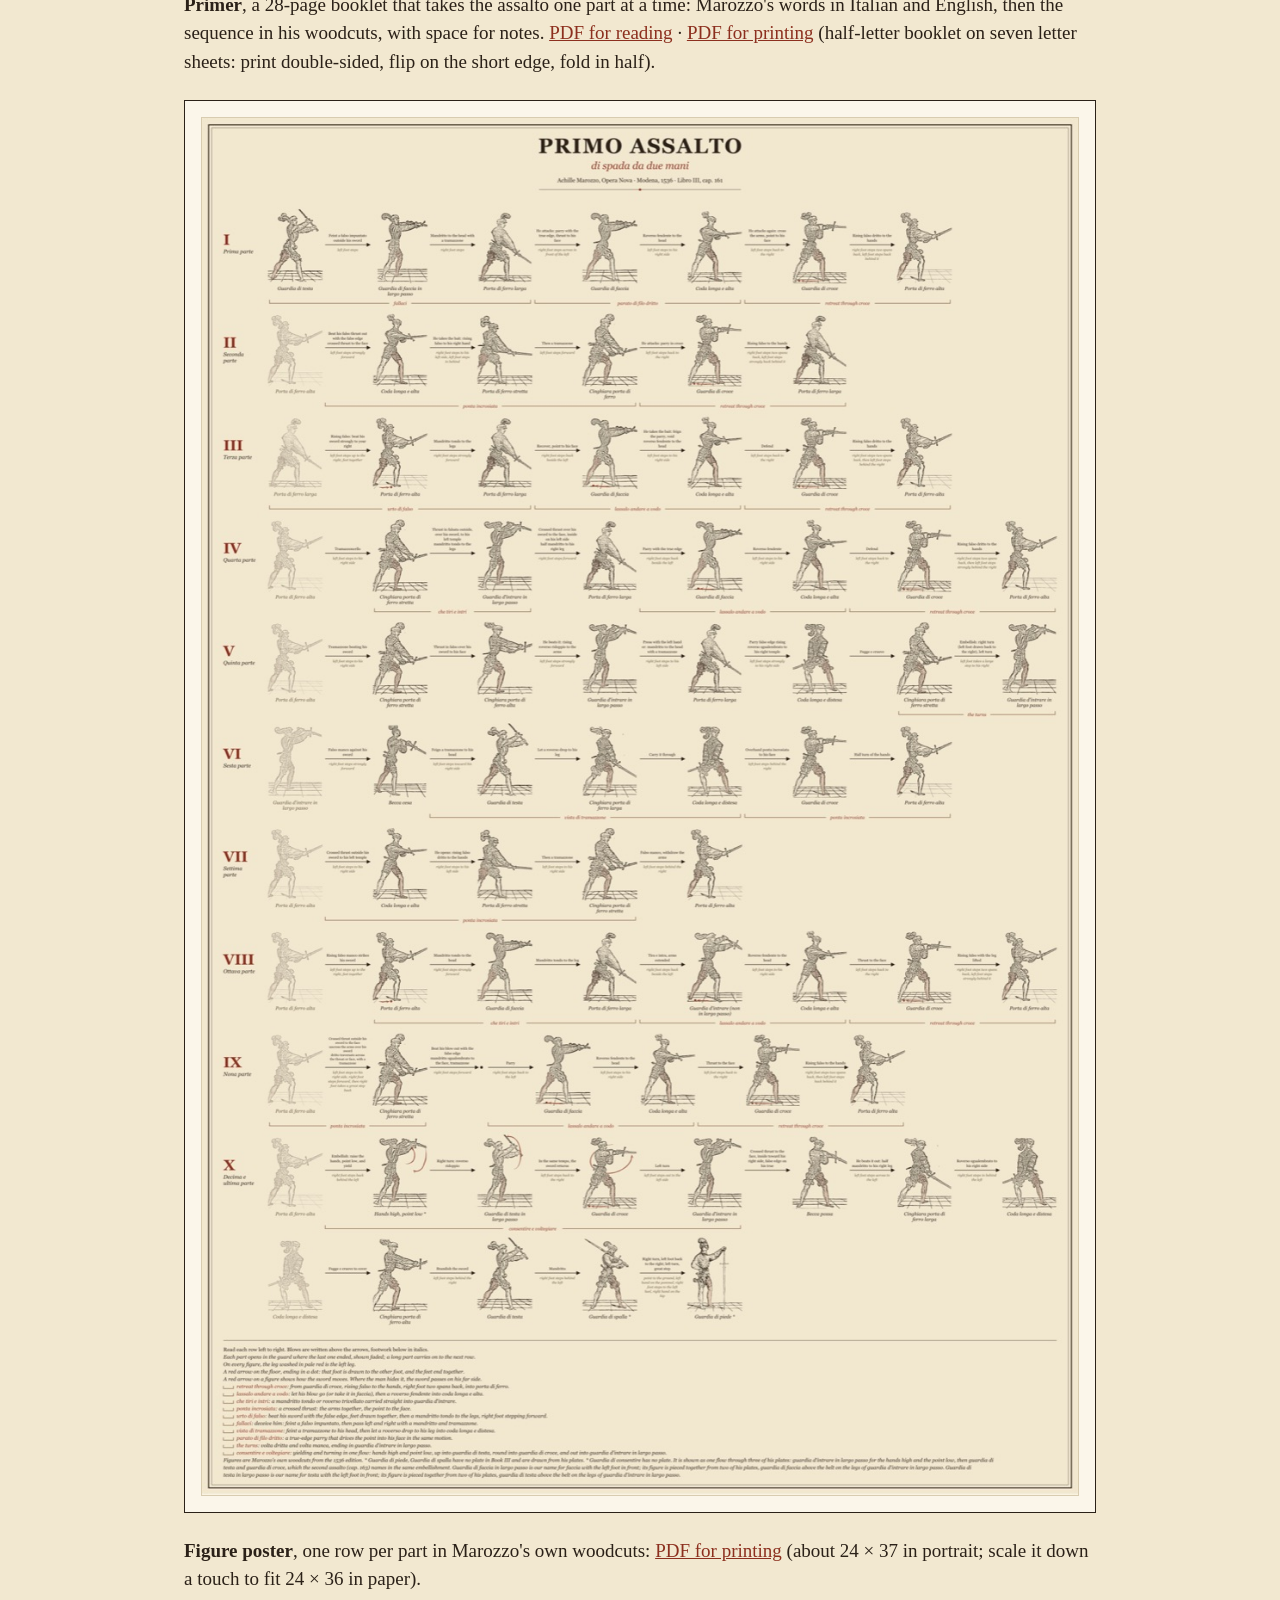
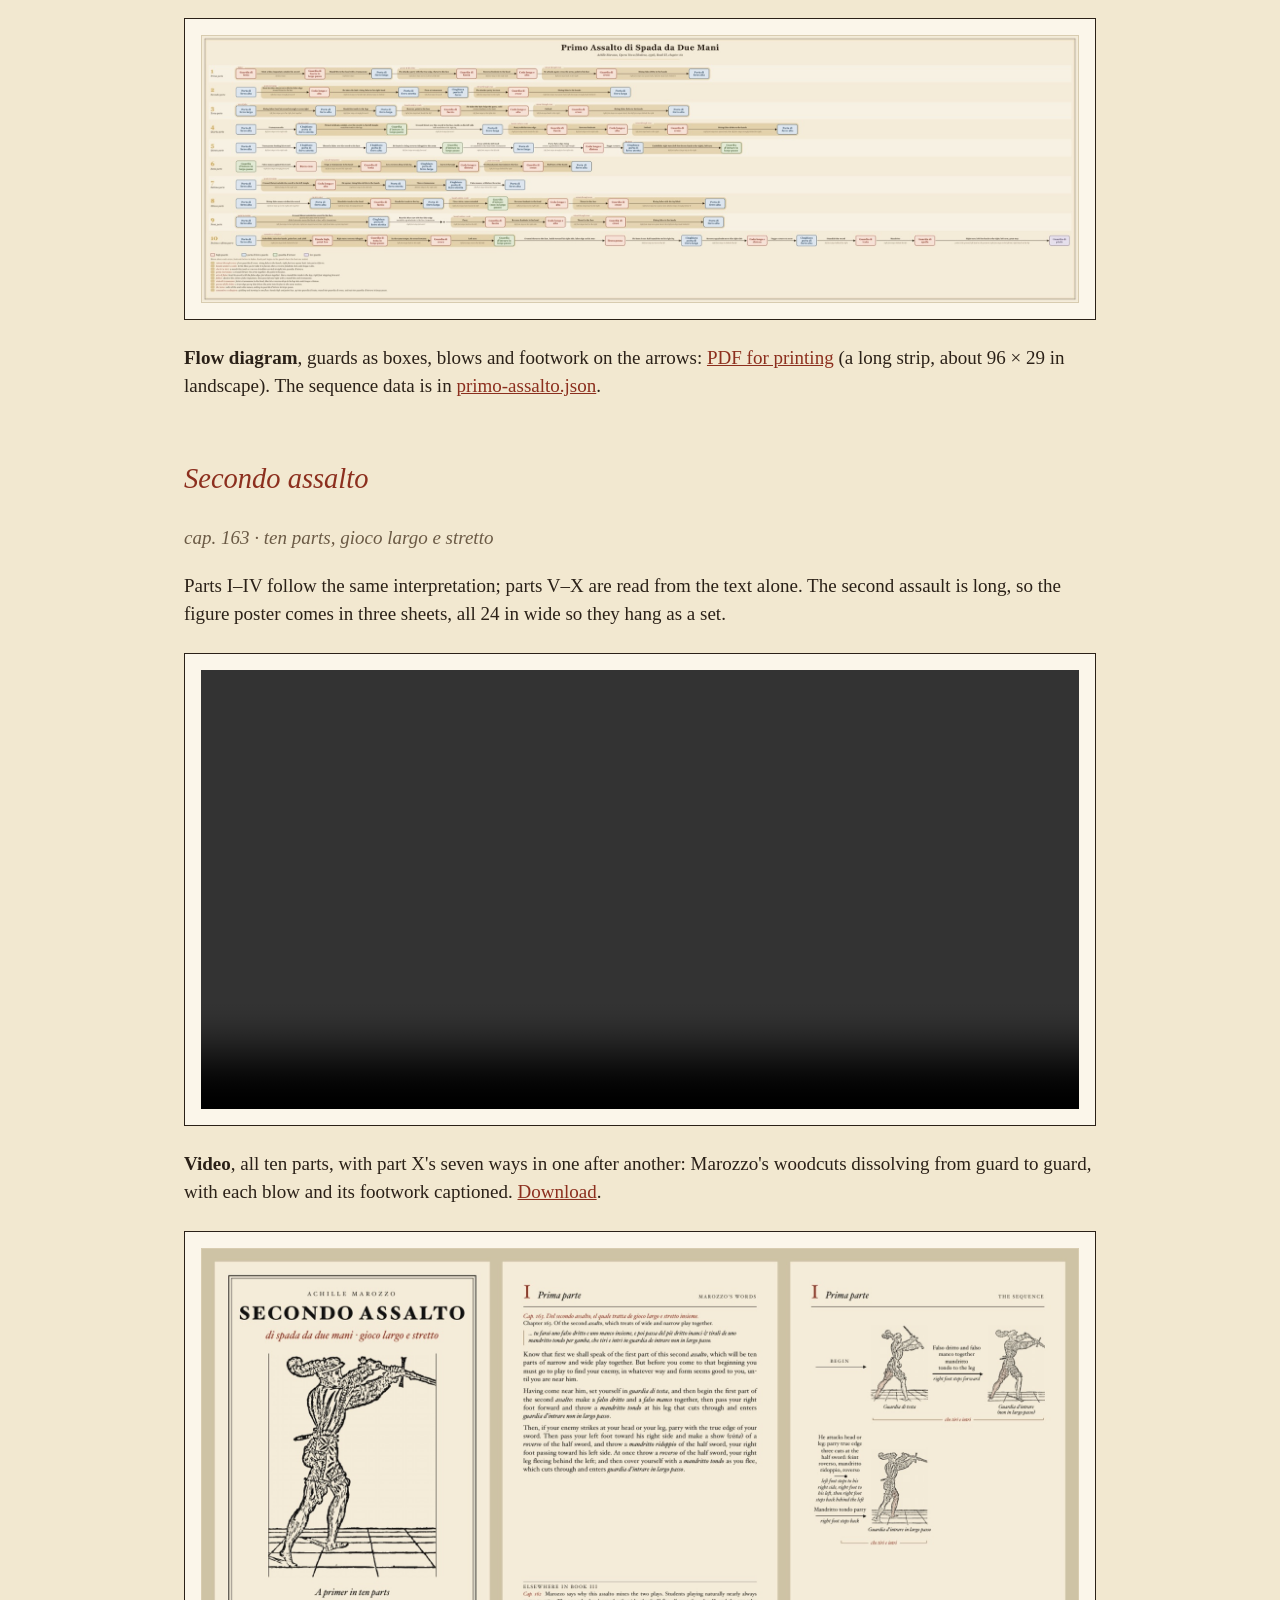
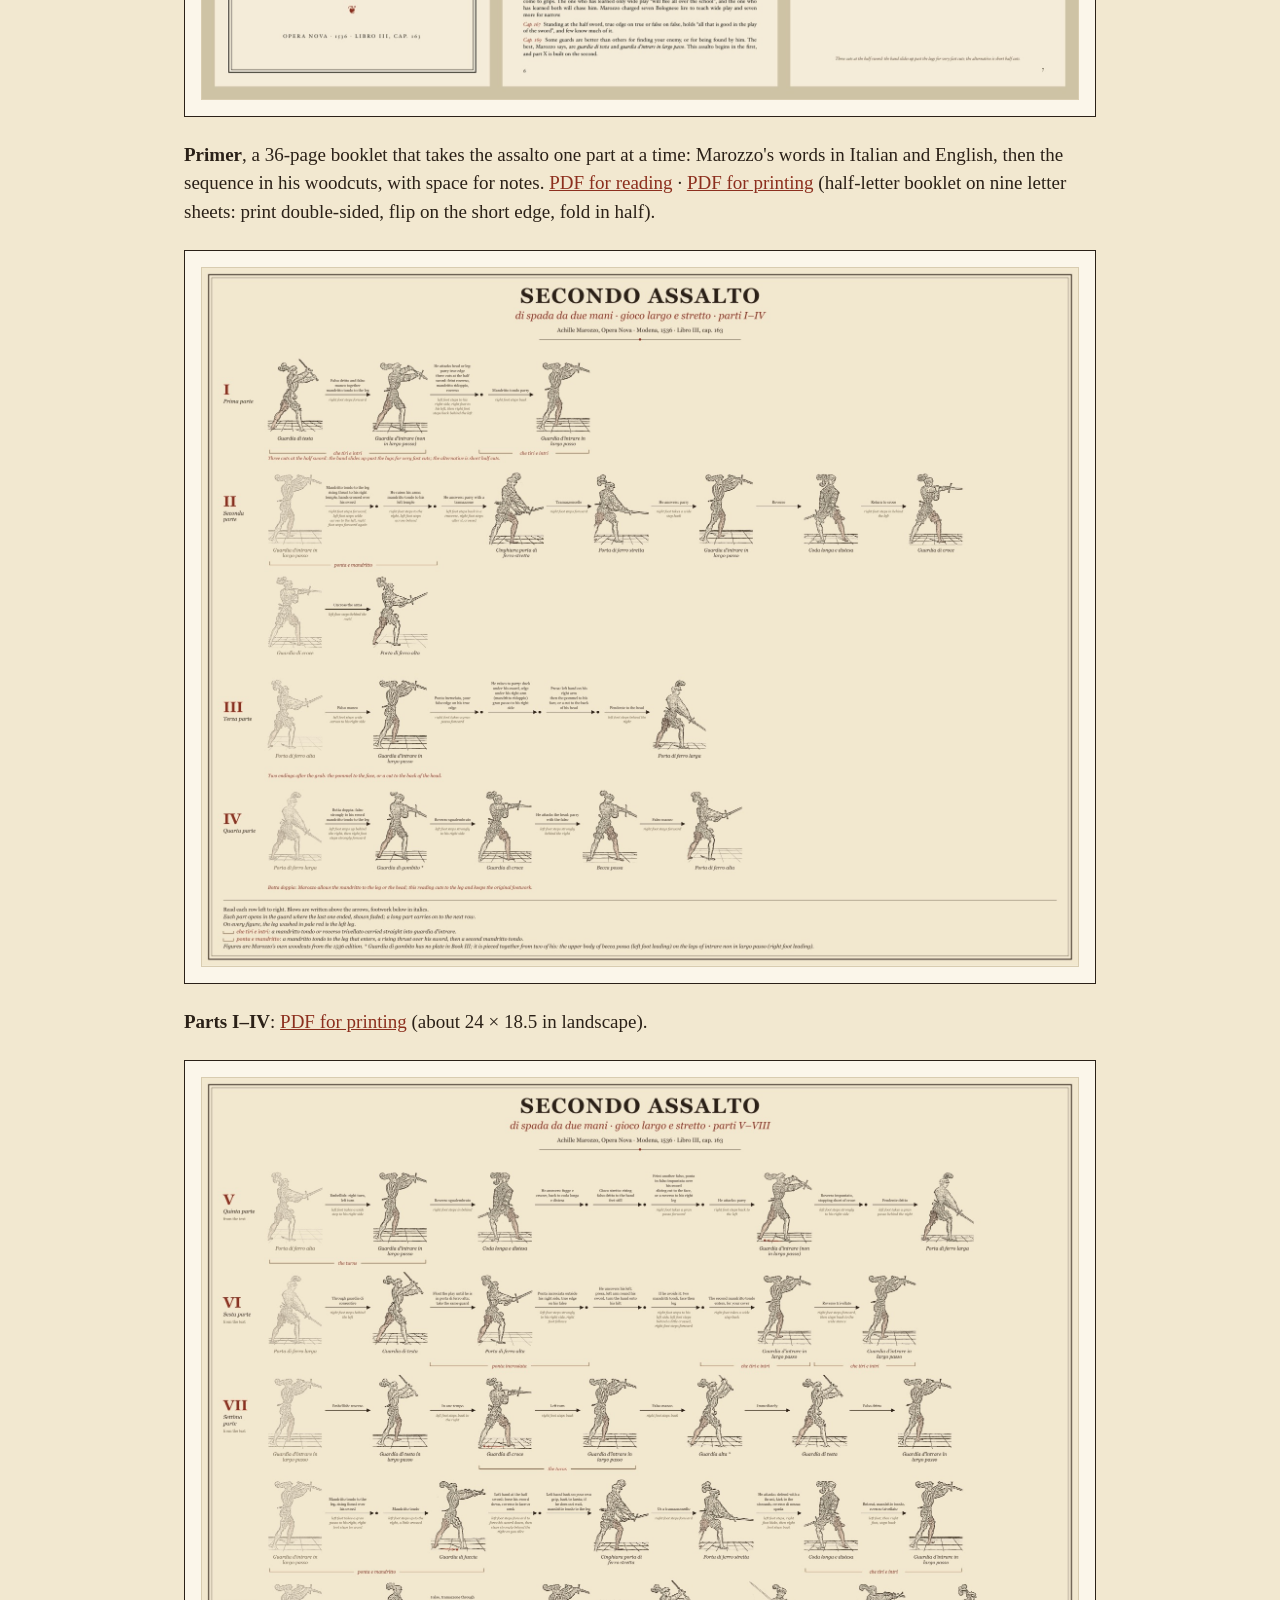
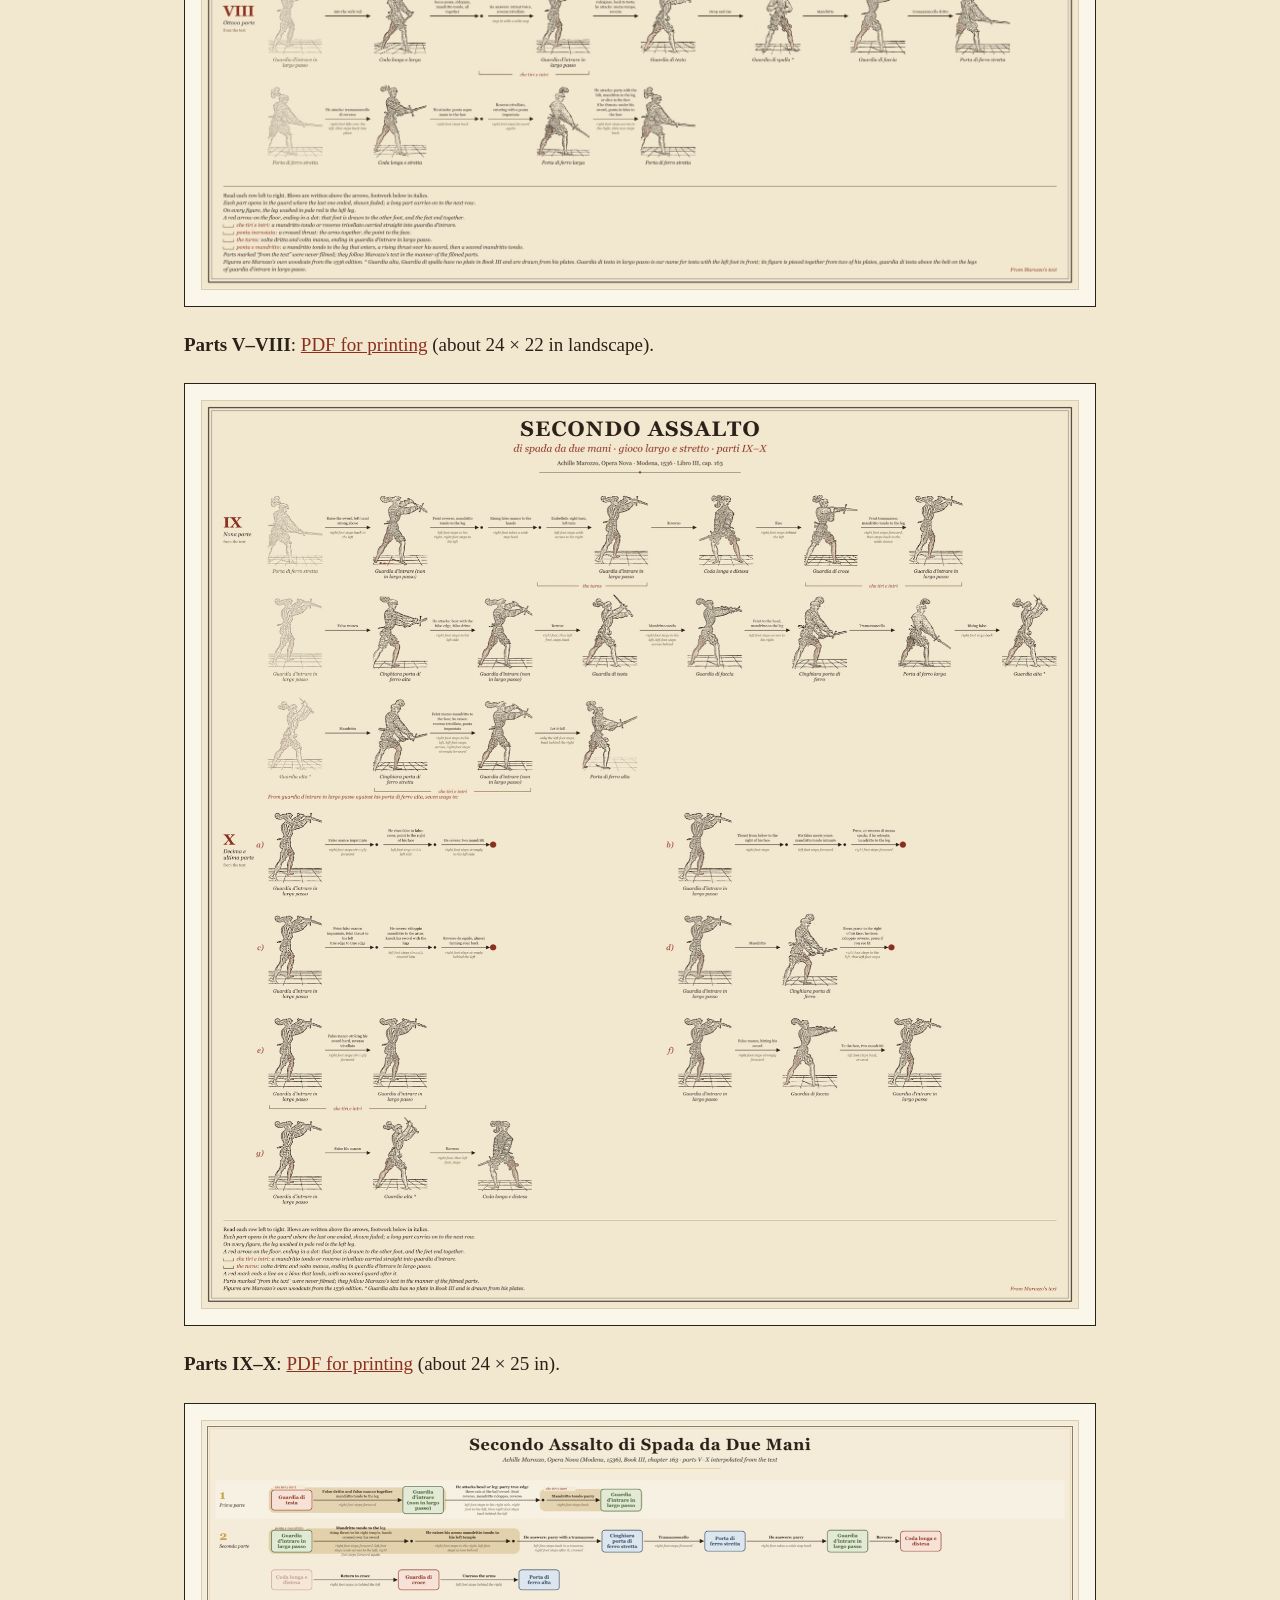
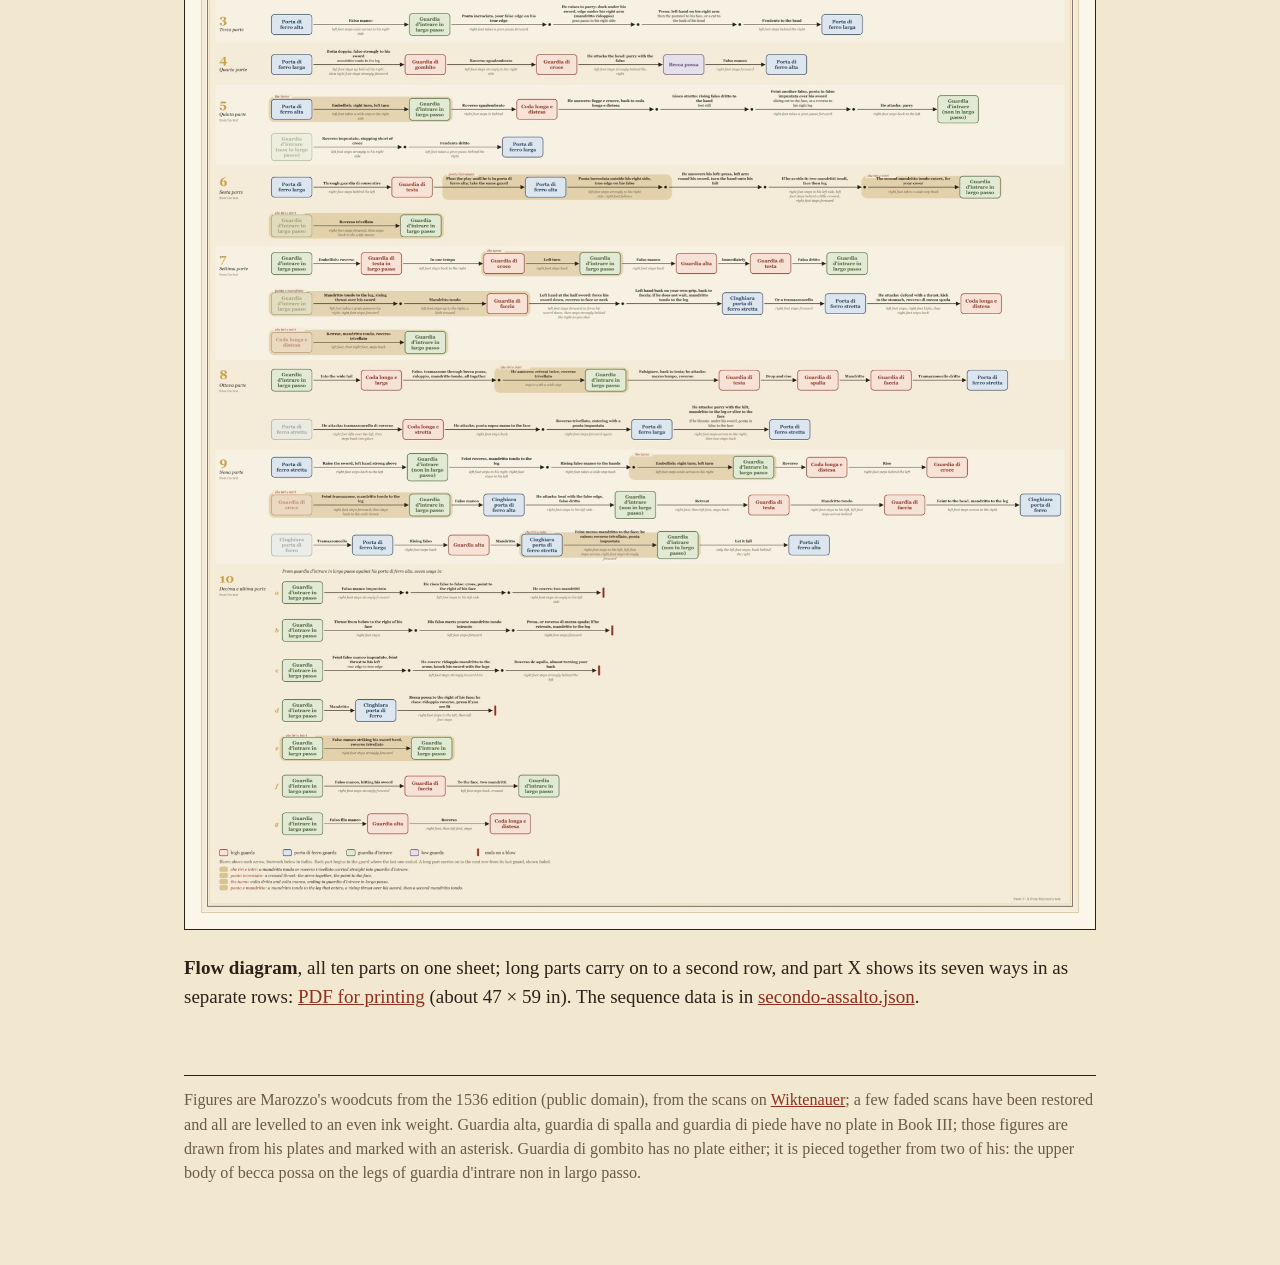
==== commit 1c615bc1: "Secondo assalto primer (36 pages); second-assalto posters: part II footwork, part VI second che tiri" ====
--- a/hema/marozzo-spadone/index.html
+++ b/hema/marozzo-spadone/index.html
@@ -47,6 +47,15 @@
 <p class="links"><b>Video</b>, all ten parts, with part X's seven ways in one after another: Marozzo's woodcuts dissolving from guard to guard, with each blow and its
 footwork captioned. <a href="secondo-assalto.mp4">Download</a>.</p>
 
+<a class="card" href="secondo-assalto-primer.pdf">
+<img src="secondo-assalto-primer.jpg" alt="Primer booklet: the cover and the two facing pages of part I">
+</a>
+<p class="links"><b>Primer</b>, a 36-page booklet that takes the assalto one part at a time: Marozzo's words in
+Italian and English, then the sequence in his woodcuts, with space for notes.
+<a href="secondo-assalto-primer.pdf">PDF for reading</a> ·
+<a href="secondo-assalto-primer-print.pdf">PDF for printing</a> (half-letter booklet on nine letter sheets:
+print double-sided, flip on the short edge, fold in half).</p>
+
 <a class="card" href="secondo-assalto-figures-I-IV.pdf">
 <img src="secondo-assalto-figures-I-IV.jpg" alt="Poster: the second assault, parts I to IV, in Marozzo's woodcut figures">
 </a>
